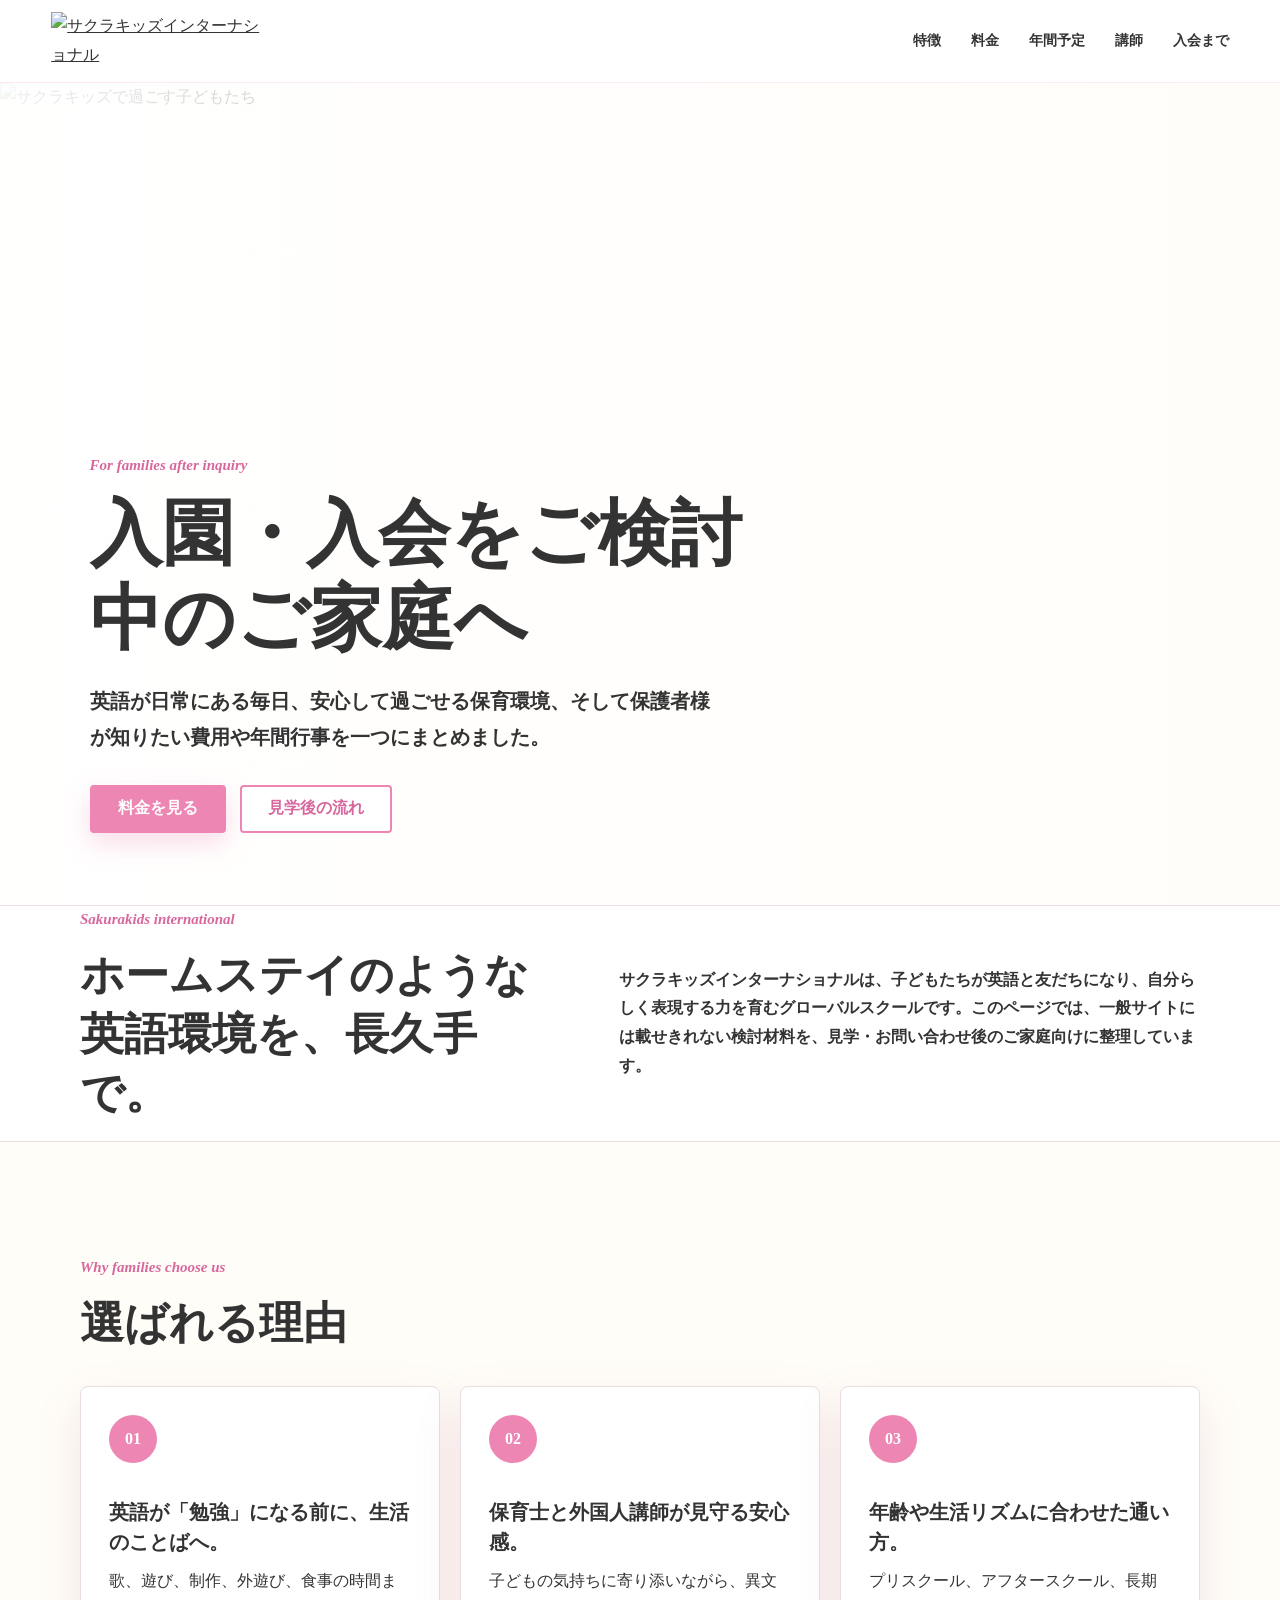
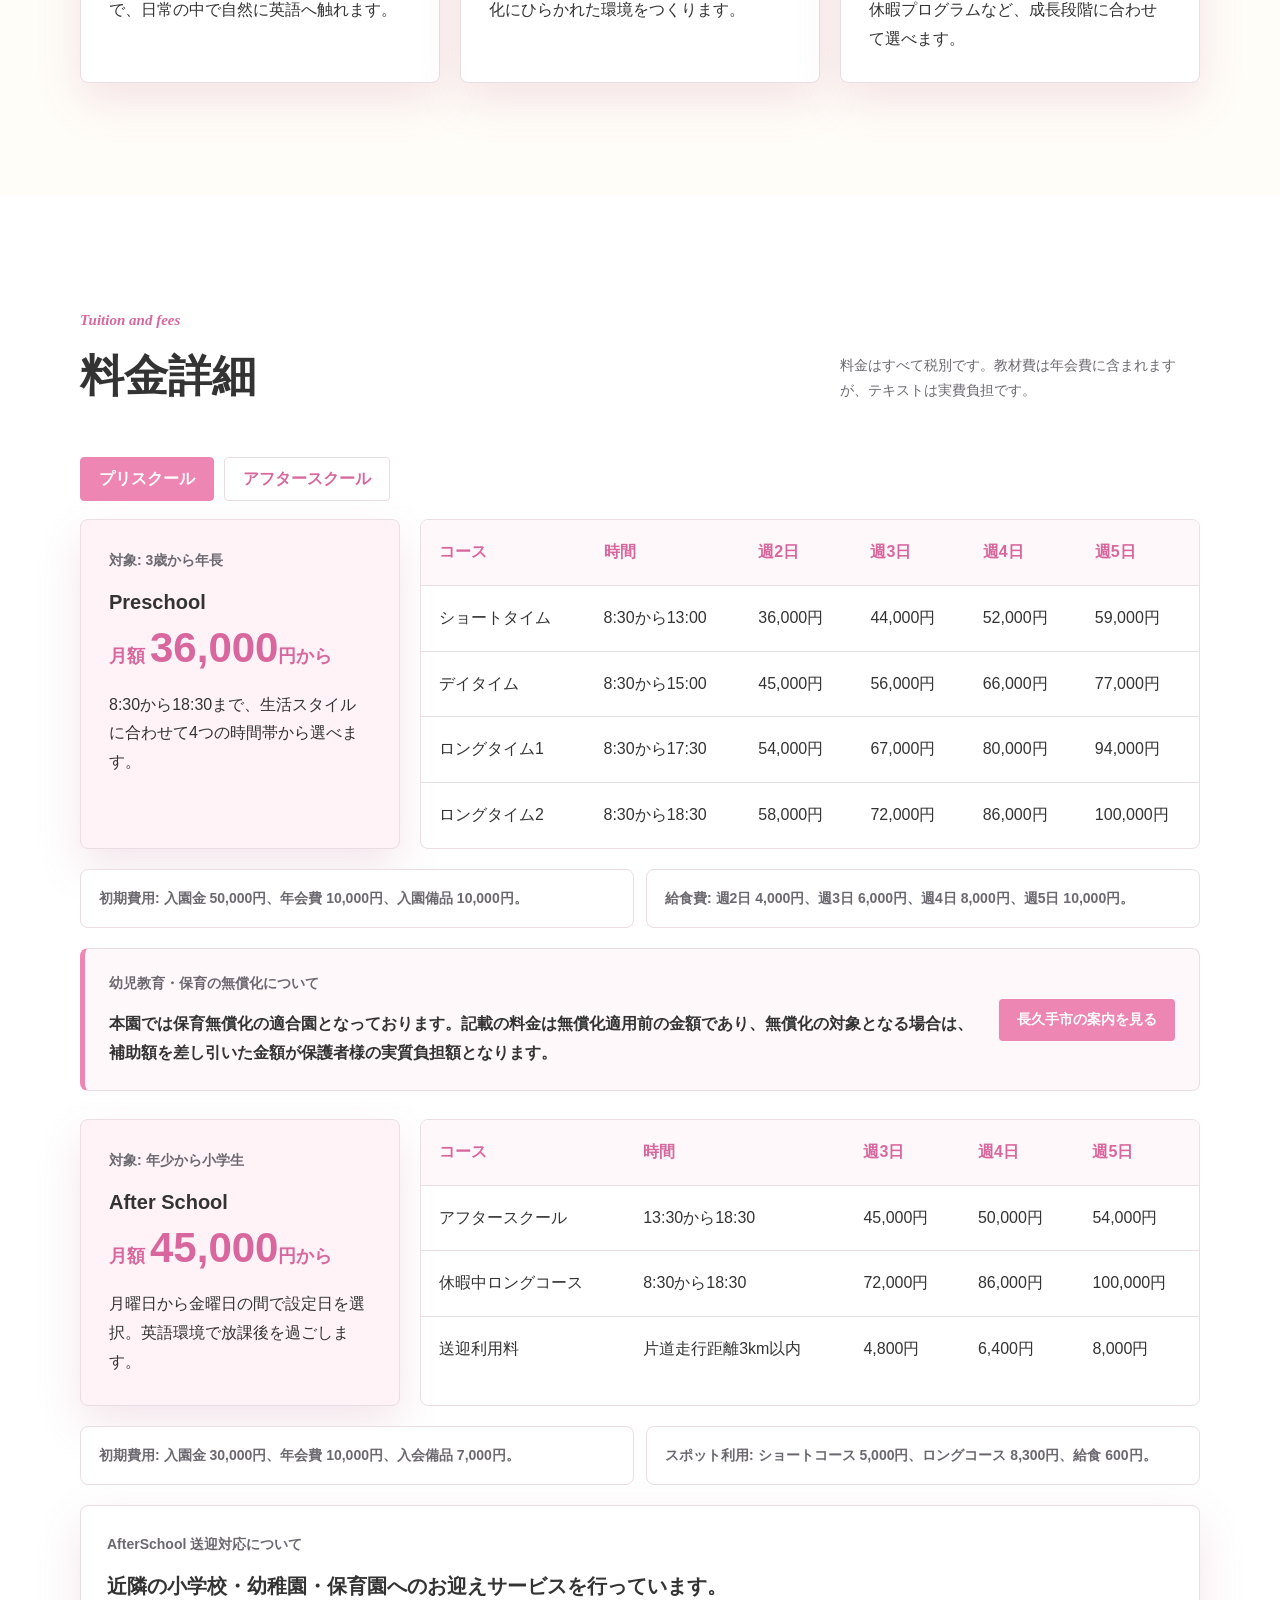
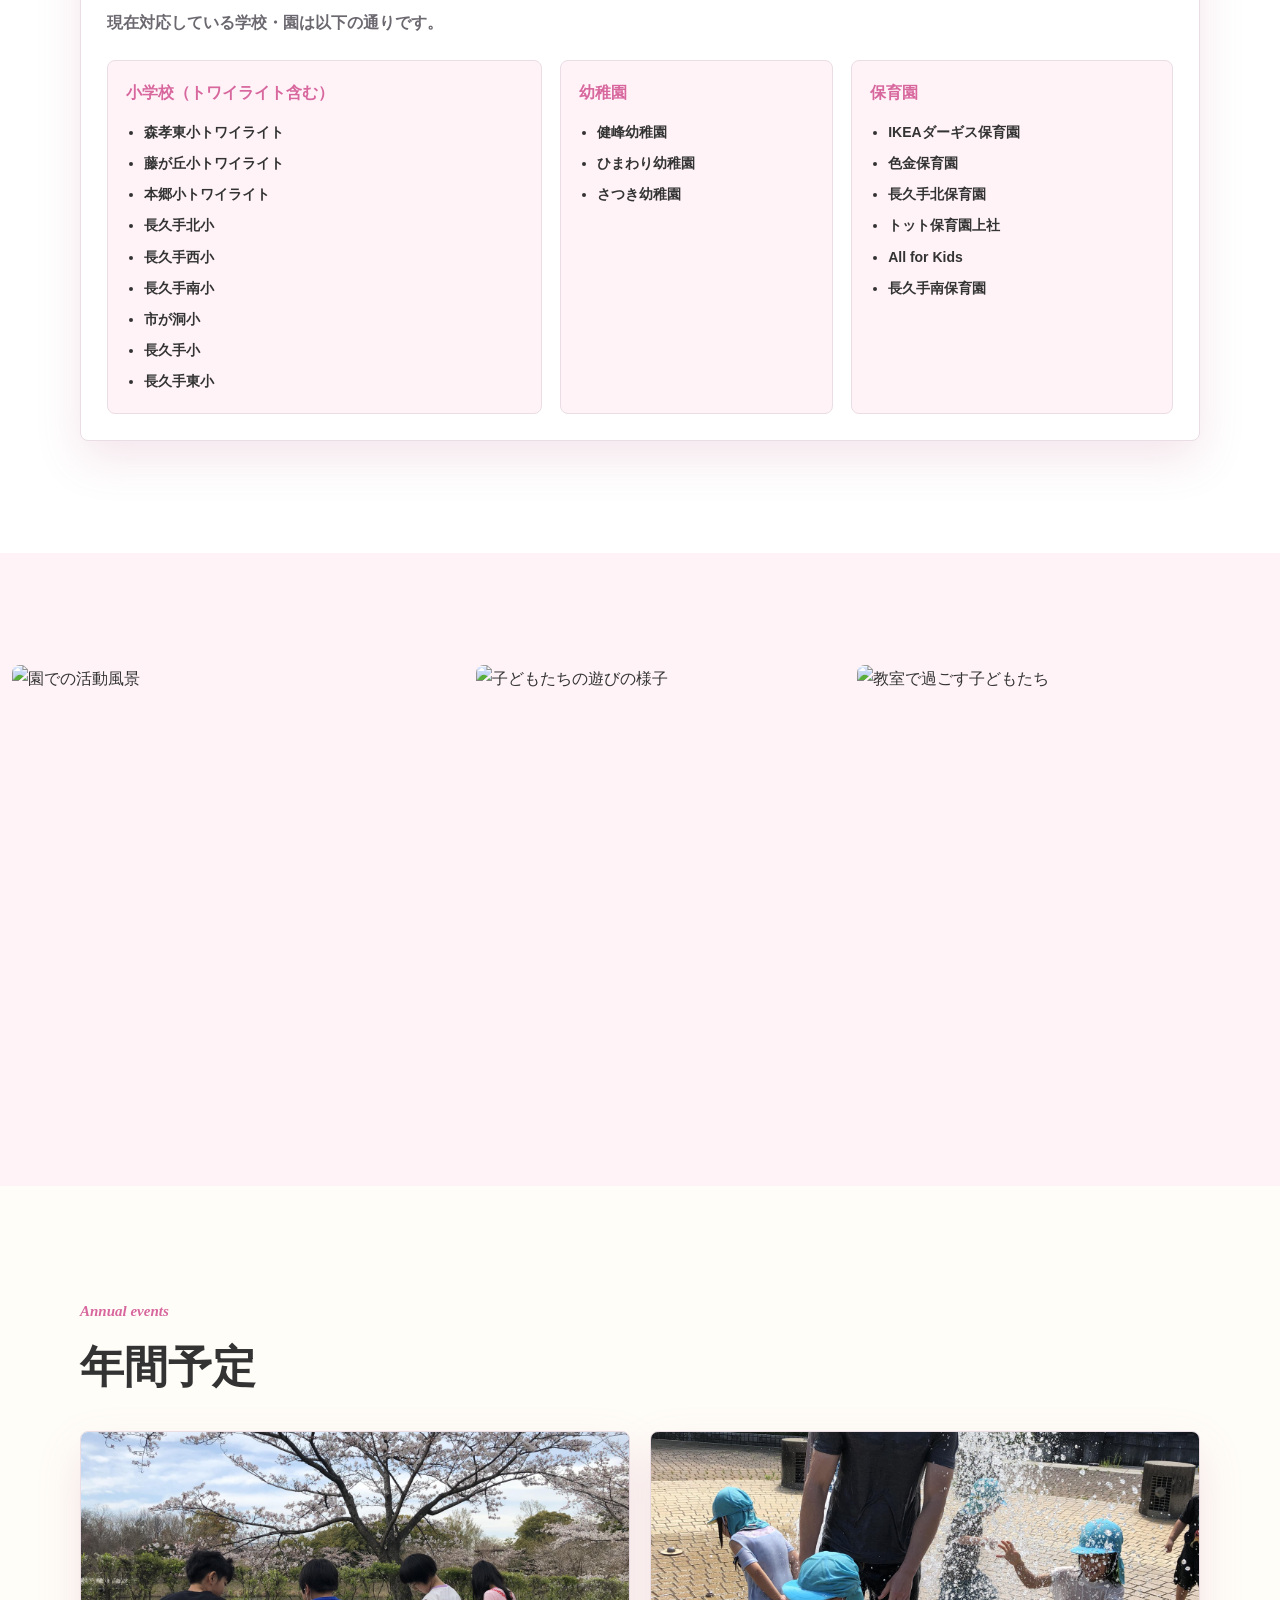
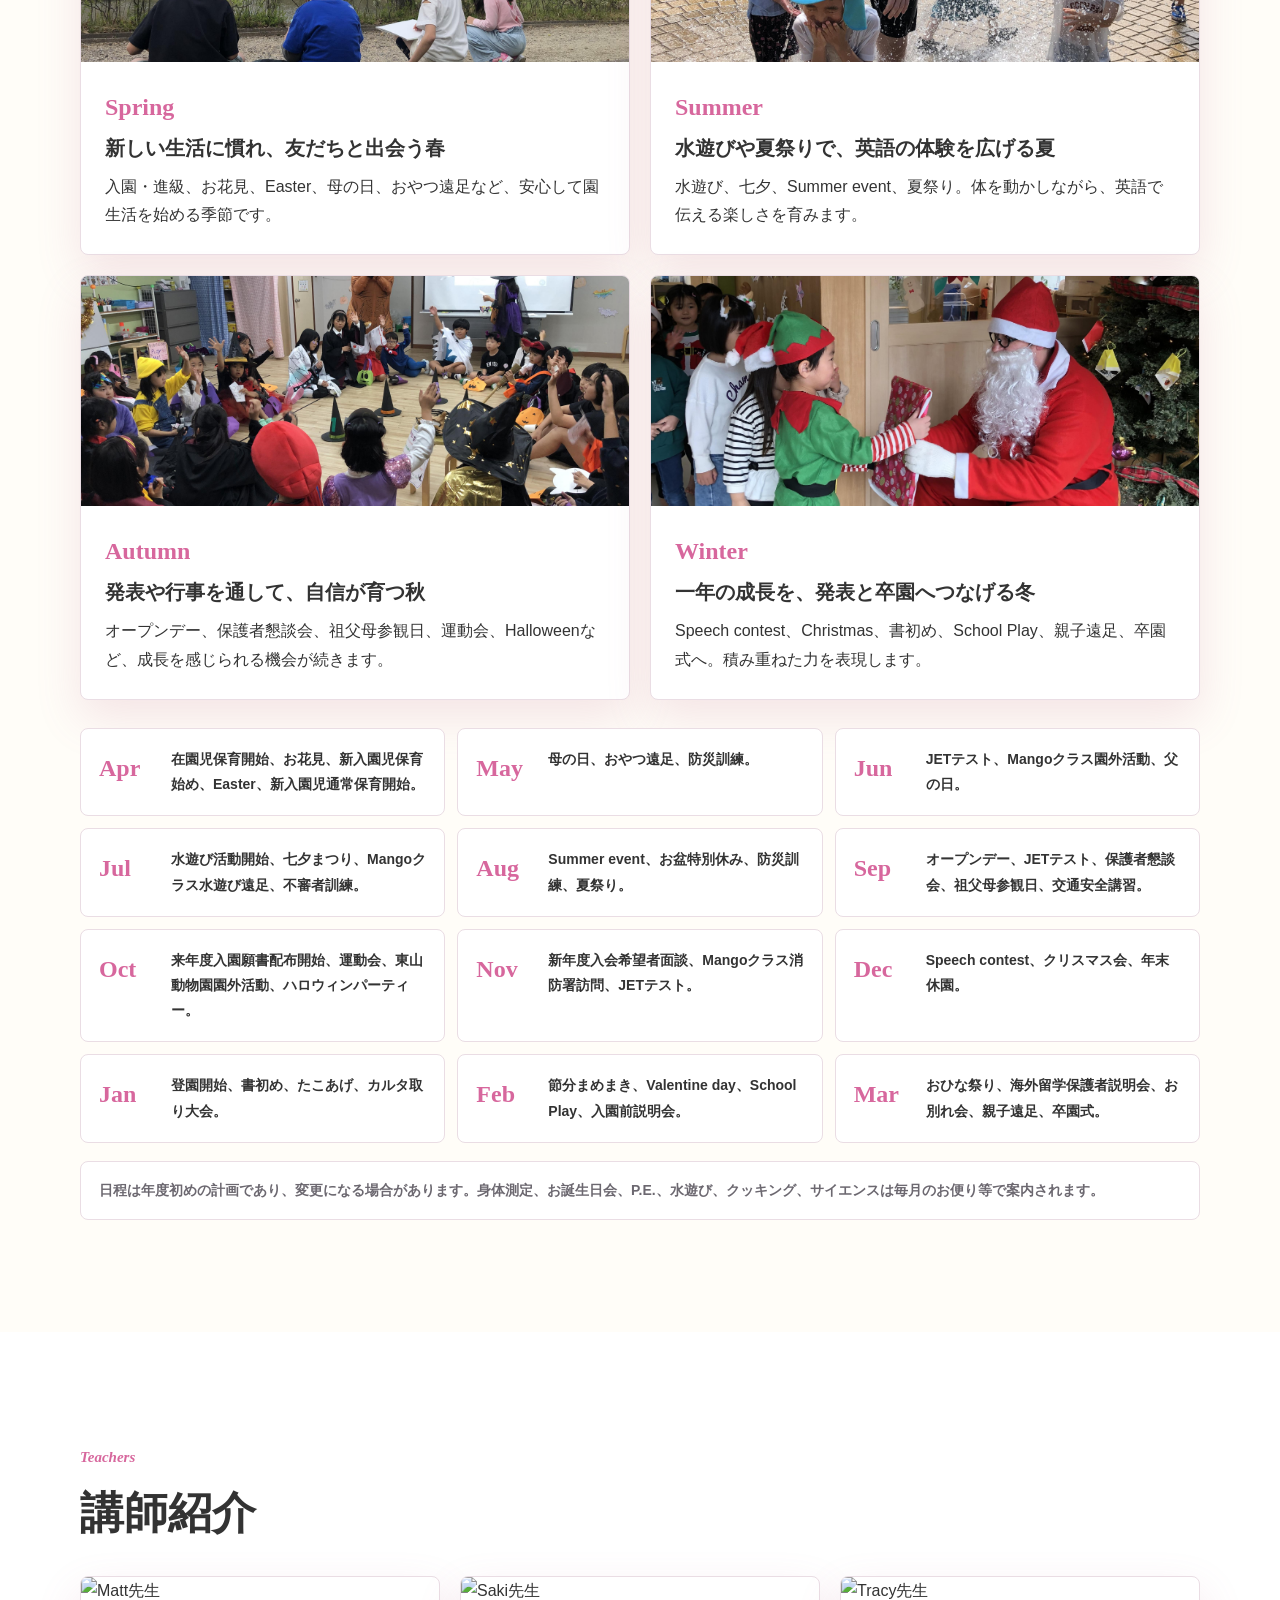
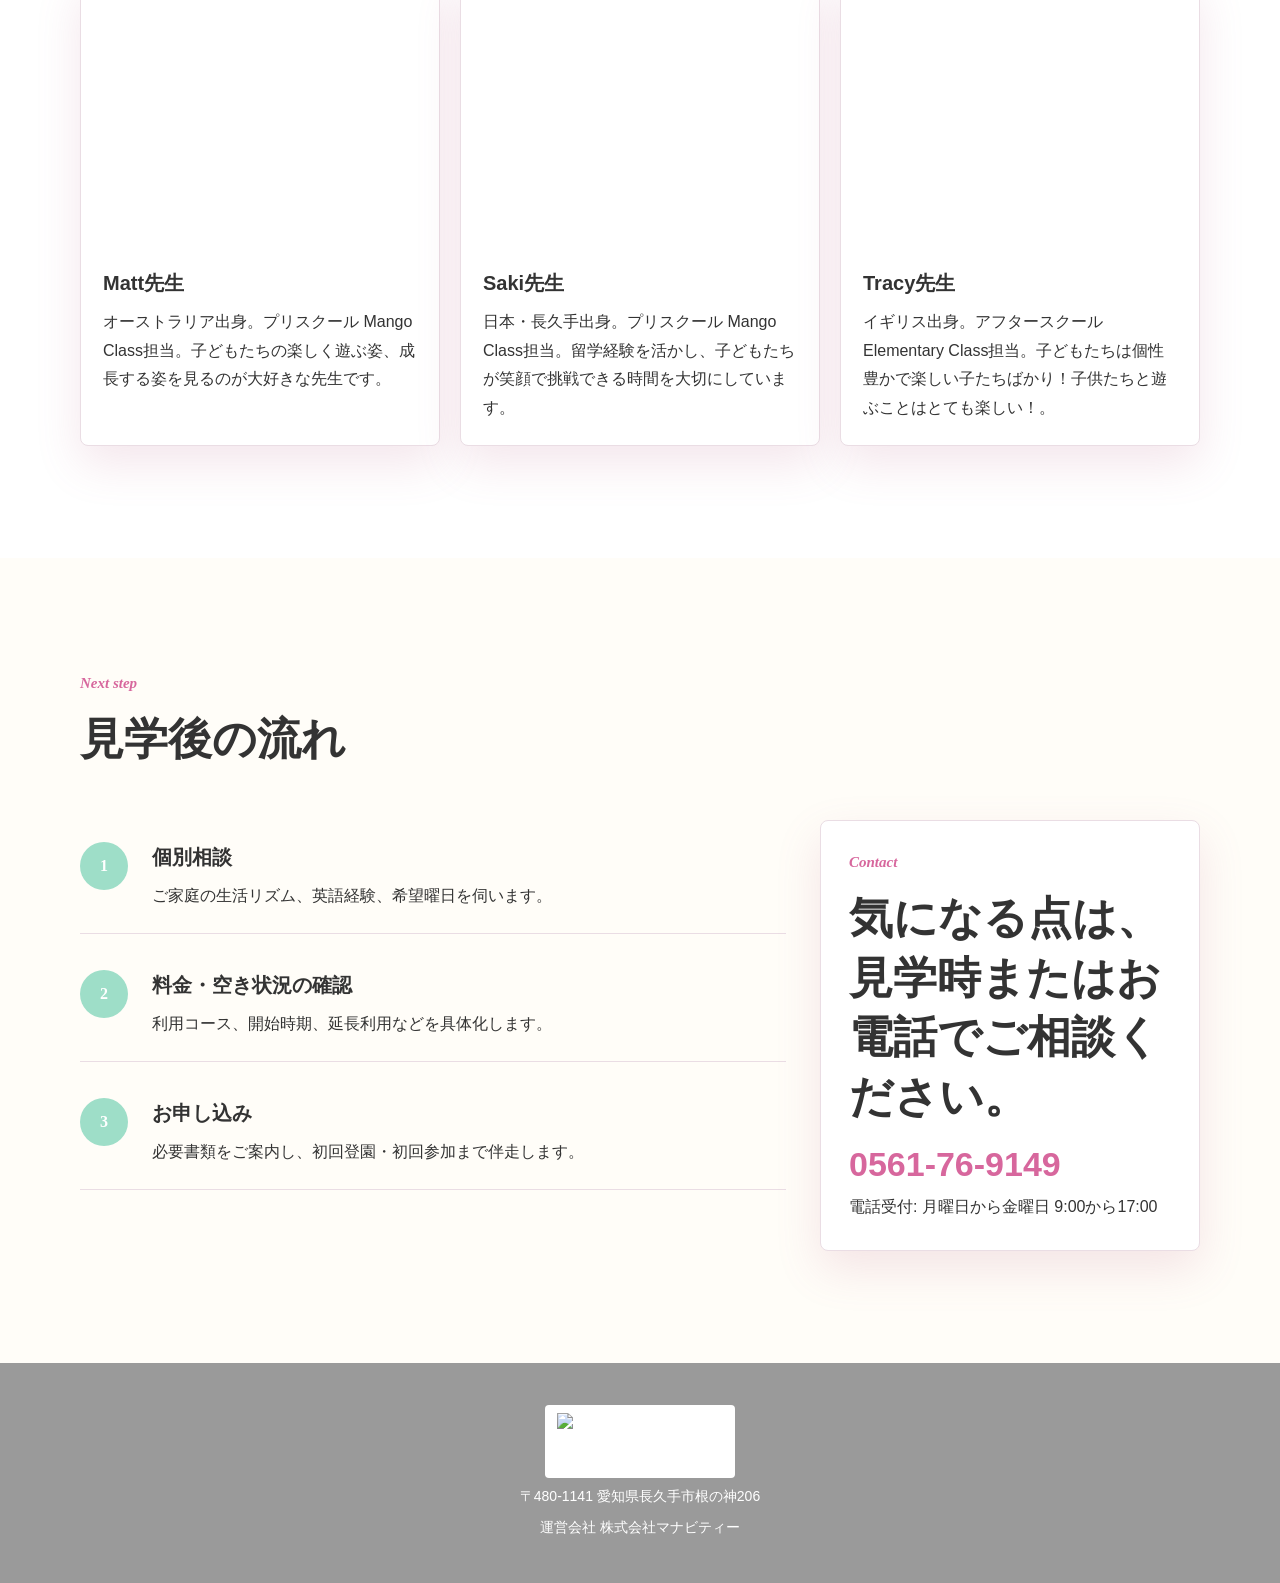
==== index.html @ be68e22e "first commit" ====
<!doctype html>
<html lang="ja">
<head>
  <meta charset="utf-8">
  <meta name="viewport" content="width=device-width, initial-scale=1">
  <title>サクラキッズインターナショナル | 入園・入会 詳細案内</title>
  <meta name="description" content="お問い合わせ後の保護者様向けに、サクラキッズインターナショナルの料金、年間予定、講師、生活の様子をまとめた詳細案内ページです。">
  <link rel="preconnect" href="https://sakurakids-int.jp">
  <link rel="stylesheet" href="styles.css">
</head>
<body>
  <header class="site-header">
    <a class="brand" href="#top" aria-label="ページ上部へ">
      <img src="https://sakurakids-int.jp/wp-content/uploads/2024/01/sakura-kids.png" alt="サクラキッズインターナショナル">
    </a>
    <nav class="nav" aria-label="主要メニュー">
      <a href="#features">特徴</a>
      <a href="#fees">料金</a>
      <a href="#year">年間予定</a>
      <a href="#teachers">講師</a>
      <a href="#flow">入会まで</a>
    </nav>
  </header>

  <main id="top">
    <section class="hero">
      <div class="hero__media">
        <img src="https://sakurakids-int.jp/wp-content/uploads/2024/01/926351-6351-00154-edited.jpg" alt="サクラキッズで過ごす子どもたち">
      </div>
      <div class="hero__content">
        <p class="eyebrow">For families after inquiry</p>
        <h1>入園・入会をご検討中のご家庭へ</h1>
        <p class="lead">英語が日常にある毎日、安心して過ごせる保育環境、そして保護者様が知りたい費用や年間行事を一つにまとめました。</p>
        <div class="hero__actions">
          <a class="button" href="#fees">料金を見る</a>
          <a class="button button--ghost" href="#flow">見学後の流れ</a>
        </div>
      </div>
    </section>

    <section class="intro band">
      <div class="container intro__grid">
        <div>
          <p class="section-kicker">Sakurakids international</p>
          <h2>ホームステイのような英語環境を、長久手で。</h2>
        </div>
        <p>サクラキッズインターナショナルは、子どもたちが英語と友だちになり、自分らしく表現する力を育むグローバルスクールです。このページでは、一般サイトには載せきれない検討材料を、見学・お問い合わせ後のご家庭向けに整理しています。</p>
      </div>
    </section>

    <section id="features" class="section">
      <div class="container">
        <div class="section-heading">
          <p class="section-kicker">Why families choose us</p>
          <h2>選ばれる理由</h2>
        </div>
        <div class="feature-grid">
          <article class="feature">
            <span>01</span>
            <h3>英語が「勉強」になる前に、生活のことばへ。</h3>
            <p>歌、遊び、制作、外遊び、食事の時間まで、日常の中で自然に英語へ触れます。</p>
          </article>
          <article class="feature">
            <span>02</span>
            <h3>保育士と外国人講師が見守る安心感。</h3>
            <p>子どもの気持ちに寄り添いながら、異文化にひらかれた環境をつくります。</p>
          </article>
          <article class="feature">
            <span>03</span>
            <h3>年齢や生活リズムに合わせた通い方。</h3>
            <p>プリスクール、アフタースクール、長期休暇プログラムなど、成長段階に合わせて選べます。</p>
          </article>
        </div>
      </div>
    </section>

    <section id="fees" class="section band">
      <div class="container">
        <div class="section-heading section-heading--split">
          <div>
            <p class="section-kicker">Tuition and fees</p>
            <h2>料金詳細</h2>
          </div>
          <p class="note">料金はすべて税別です。教材費は年会費に含まれますが、テキストは実費負担です。</p>
        </div>

        <div class="tabs" role="tablist" aria-label="料金コース">
          <button class="tab is-active" type="button" role="tab" aria-selected="true" data-tab="preschool">プリスクール</button>
          <button class="tab" type="button" role="tab" aria-selected="false" data-tab="after">アフタースクール</button>
        </div>

        <div class="fee-panel is-active" id="preschool" role="tabpanel">
          <div class="price-card price-card--main">
            <p class="course-label">対象: 3歳から年長</p>
            <h3>Preschool</h3>
            <p class="price">月額 <strong>36,000</strong>円から</p>
            <p>8:30から18:30まで、生活スタイルに合わせて4つの時間帯から選べます。</p>
          </div>
          <div class="table-wrap">
            <table>
              <thead><tr><th>コース</th><th>時間</th><th>週2日</th><th>週3日</th><th>週4日</th><th>週5日</th></tr></thead>
              <tbody>
                <tr><td>ショートタイム</td><td>8:30から13:00</td><td>36,000円</td><td>44,000円</td><td>52,000円</td><td>59,000円</td></tr>
                <tr><td>デイタイム</td><td>8:30から15:00</td><td>45,000円</td><td>56,000円</td><td>66,000円</td><td>77,000円</td></tr>
                <tr><td>ロングタイム1</td><td>8:30から17:30</td><td>54,000円</td><td>67,000円</td><td>80,000円</td><td>94,000円</td></tr>
                <tr><td>ロングタイム2</td><td>8:30から18:30</td><td>58,000円</td><td>72,000円</td><td>86,000円</td><td>100,000円</td></tr>
              </tbody>
            </table>
          </div>
          <div class="fee-notes">
            <p>初期費用: 入園金 50,000円、年会費 10,000円、入園備品 10,000円。</p>
            <p>給食費: 週2日 4,000円、週3日 6,000円、週4日 8,000円、週5日 10,000円。</p>
          </div>
          <div class="subsidy-note">
            <div>
              <p class="course-label">幼児教育・保育の無償化について</p>
              <p>本園では保育無償化の適合園となっております。記載の料金は無償化適用前の金額であり、無償化の対象となる場合は、補助額を差し引いた金額が保護者様の実質負担額となります。</p>
            </div>
            <a href="https://www.city.nagakute.lg.jp/soshiki/kodomobu/kodomomiraika/1/3/16575.html" target="_blank" rel="noopener">長久手市の案内を見る</a>
          </div>
        </div>

        <div class="fee-panel" id="after" role="tabpanel" hidden>
          <div class="price-card price-card--main">
            <p class="course-label">対象: 年少から小学生</p>
            <h3>After School</h3>
            <p class="price">月額 <strong>45,000</strong>円から</p>
            <p>月曜日から金曜日の間で設定日を選択。英語環境で放課後を過ごします。</p>
          </div>
          <div class="table-wrap">
            <table>
              <thead><tr><th>コース</th><th>時間</th><th>週3日</th><th>週4日</th><th>週5日</th></tr></thead>
              <tbody>
                <tr><td>アフタースクール</td><td>13:30から18:30</td><td>45,000円</td><td>50,000円</td><td>54,000円</td></tr>
                <tr><td>休暇中ロングコース</td><td>8:30から18:30</td><td>72,000円</td><td>86,000円</td><td>100,000円</td></tr>
                <tr><td>送迎利用料</td><td>片道走行距離3km以内</td><td>4,800円</td><td>6,400円</td><td>8,000円</td></tr>
              </tbody>
            </table>
          </div>
          <div class="fee-notes">
            <p>初期費用: 入園金 30,000円、年会費 10,000円、入会備品 7,000円。</p>
            <p>スポット利用: ショートコース 5,000円、ロングコース 8,300円、給食 600円。</p>
          </div>
          <div class="pickup-note">
            <div class="pickup-note__head">
              <p class="course-label">AfterSchool 送迎対応について</p>
              <h3>近隣の小学校・幼稚園・保育園へのお迎えサービスを行っています。</h3>
              <p>現在対応している学校・園は以下の通りです。</p>
            </div>
            <div class="pickup-groups">
              <div>
                <h4>小学校（トワイライト含む）</h4>
                <ul>
                  <li>森孝東小トワイライト</li>
                  <li>藤が丘小トワイライト</li>
                  <li>本郷小トワイライト</li>
                  <li>長久手北小</li>
                  <li>長久手西小</li>
                  <li>長久手南小</li>
                  <li>市が洞小</li>
                  <li>長久手小</li>
                  <li>長久手東小</li>
                </ul>
              </div>
              <div>
                <h4>幼稚園</h4>
                <ul>
                  <li>健峰幼稚園</li>
                  <li>ひまわり幼稚園</li>
                  <li>さつき幼稚園</li>
                </ul>
              </div>
              <div>
                <h4>保育園</h4>
                <ul>
                  <li>IKEAダーギス保育園</li>
                  <li>色金保育園</li>
                  <li>長久手北保育園</li>
                  <li>トット保育園上社</li>
                  <li>All for Kids</li>
                  <li>長久手南保育園</li>
                </ul>
              </div>
            </div>
          </div>
        </div>
      </div>
    </section>

    <section class="section photo-band">
      <img src="https://sakurakids-int.jp/wp-content/uploads/2024/01/0926-scaled.jpg" alt="園での活動風景">
      <img src="https://sakurakids-int.jp/wp-content/uploads/2024/01/940313-9577-00536.jpg" alt="子どもたちの遊びの様子">
      <img src="https://sakurakids-int.jp/wp-content/uploads/2024/02/0105-1024x683.png" alt="教室で過ごす子どもたち">
    </section>

    <section id="year" class="section">
      <div class="container">
        <div class="section-heading">
          <p class="section-kicker">Annual events</p>
          <h2>年間予定</h2>
        </div>
        <div class="season-grid">
          <article class="season-card">
            <img src="Spring.jpeg" alt="春の活動の様子">
            <div>
              <span>Spring</span>
              <h3>新しい生活に慣れ、友だちと出会う春</h3>
              <p>入園・進級、お花見、Easter、母の日、おやつ遠足など、安心して園生活を始める季節です。</p>
            </div>
          </article>
          <article class="season-card">
            <img src="Summer.jpeg" alt="夏の活動の様子">
            <div>
              <span>Summer</span>
              <h3>水遊びや夏祭りで、英語の体験を広げる夏</h3>
              <p>水遊び、七夕、Summer event、夏祭り。体を動かしながら、英語で伝える楽しさを育みます。</p>
            </div>
          </article>
          <article class="season-card">
            <img src="Autumn.jpeg" alt="秋の活動の様子">
            <div>
              <span>Autumn</span>
              <h3>発表や行事を通して、自信が育つ秋</h3>
              <p>オープンデー、保護者懇談会、祖父母参観日、運動会、Halloweenなど、成長を感じられる機会が続きます。</p>
            </div>
          </article>
          <article class="season-card">
            <img src="Winter.jpeg" alt="冬の活動の様子">
            <div>
              <span>Winter</span>
              <h3>一年の成長を、発表と卒園へつなげる冬</h3>
              <p>Speech contest、Christmas、書初め、School Play、親子遠足、卒園式へ。積み重ねた力を表現します。</p>
            </div>
          </article>
        </div>

        <div class="month-list" aria-label="月別年間予定">
          <article><span>Apr</span><p>在園児保育開始、お花見、新入園児保育始め、Easter、新入園児通常保育開始。</p></article>
          <article><span>May</span><p>母の日、おやつ遠足、防災訓練。</p></article>
          <article><span>Jun</span><p>JETテスト、Mangoクラス園外活動、父の日。</p></article>
          <article><span>Jul</span><p>水遊び活動開始、七夕まつり、Mangoクラス水遊び遠足、不審者訓練。</p></article>
          <article><span>Aug</span><p>Summer event、お盆特別休み、防災訓練、夏祭り。</p></article>
          <article><span>Sep</span><p>オープンデー、JETテスト、保護者懇談会、祖父母参観日、交通安全講習。</p></article>
          <article><span>Oct</span><p>来年度入園願書配布開始、運動会、東山動物園園外活動、ハロウィンパーティー。</p></article>
          <article><span>Nov</span><p>新年度入会希望者面談、Mangoクラス消防署訪問、JETテスト。</p></article>
          <article><span>Dec</span><p>Speech contest、クリスマス会、年末休園。</p></article>
          <article><span>Jan</span><p>登園開始、書初め、たこあげ、カルタ取り大会。</p></article>
          <article><span>Feb</span><p>節分まめまき、Valentine day、School Play、入園前説明会。</p></article>
          <article><span>Mar</span><p>おひな祭り、海外留学保護者説明会、お別れ会、親子遠足、卒園式。</p></article>
        </div>
        <p class="schedule-note">日程は年度初めの計画であり、変更になる場合があります。身体測定、お誕生日会、P.E.、水遊び、クッキング、サイエンスは毎月のお便り等で案内されます。</p>
      </div>
    </section>

    <section id="teachers" class="section band">
      <div class="container">
        <div class="section-heading">
          <p class="section-kicker">Teachers</p>
          <h2>講師紹介</h2>
        </div>
        <div class="teachers">
          <article class="teacher">
            <img src="https://sakurakids-int.jp/wp-content/uploads/2024/02/Matt先生-1024x683.png" alt="Matt先生">
            <div><h3>Matt先生</h3><p>オーストラリア出身。プリスクール Mango Class担当。子どもたちの楽しく遊ぶ姿、成長する姿を見るのが大好きな先生です。</p></div>
          </article>
          <article class="teacher">
            <img src="https://sakurakids-int.jp/wp-content/uploads/2024/02/saki先生-1024x683.png" alt="Saki先生">
            <div><h3>Saki先生</h3><p>日本・長久手出身。プリスクール Mango Class担当。留学経験を活かし、子どもたちが笑顔で挑戦できる時間を大切にしています。</p></div>
          </article>
          <article class="teacher">
            <img src="https://sakurakids-int.jp/wp-content/uploads/2024/02/Tracy先生-1024x683.png" alt="Tracy先生">
            <div><h3>Tracy先生</h3><p>イギリス出身。アフタースクール Elementary Class担当。子どもたちは個性豊かで楽しい子たちばかり！子供たちと遊ぶことはとても楽しい！。</p></div>
          </article>
        </div>
      </div>
    </section>

    <section id="flow" class="section">
      <div class="container flow">
        <div class="section-heading">
          <p class="section-kicker">Next step</p>
          <h2>見学後の流れ</h2>
        </div>
        <ol class="steps">
          <li><span>1</span><div><h3>個別相談</h3><p>ご家庭の生活リズム、英語経験、希望曜日を伺います。</p></div></li>
          <li><span>2</span><div><h3>料金・空き状況の確認</h3><p>利用コース、開始時期、延長利用などを具体化します。</p></div></li>
          <li><span>3</span><div><h3>お申し込み</h3><p>必要書類をご案内し、初回登園・初回参加まで伴走します。</p></div></li>
        </ol>
        <div class="contact-box">
          <p class="section-kicker">Contact</p>
          <h2>気になる点は、見学時またはお電話でご相談ください。</h2>
          <p class="phone">0561-76-9149</p>
          <p>電話受付: 月曜日から金曜日 9:00から17:00</p>
        </div>
      </div>
    </section>
  </main>

  <footer class="footer">
    <img src="https://sakurakids-int.jp/wp-content/uploads/2024/01/sakura-kids.png" alt="サクラキッズインターナショナル">
    <p>〒480-1141 愛知県長久手市根の神206</p>
    <p>運営会社 株式会社マナビティー</p>
  </footer>

  <script src="script.js"></script>
</body>
</html>
---- styles.css ----
:root {
  --pink: #ee86b4;
  --pink-dark: #d7679d;
  --pink-soft: #fff3f8;
  --mint: #9edec8;
  --yellow: #ffe59a;
  --ink: #333333;
  --muted: #6c6870;
  --line: #eadde4;
  --paper: #ffffff;
  --cream: #fffdf8;
  --shadow: 0 18px 45px rgba(184, 99, 139, 0.16);
}

* {
  box-sizing: border-box;
}

html {
  scroll-behavior: smooth;
}

body {
  margin: 0;
  color: var(--ink);
  background: var(--cream);
  font-family: "Yu Gothic", YuGothic, "Hiragino Kaku Gothic ProN", Meiryo, sans-serif;
  line-height: 1.8;
}

img {
  display: block;
  max-width: 100%;
}

a {
  color: inherit;
}

.site-header {
  position: sticky;
  top: 0;
  z-index: 20;
  display: flex;
  align-items: center;
  justify-content: space-between;
  gap: 24px;
  min-height: 78px;
  padding: 12px clamp(18px, 4vw, 54px);
  background: rgba(255, 255, 255, 0.94);
  border-bottom: 1px solid rgba(238, 134, 180, 0.18);
  backdrop-filter: blur(12px);
}

.brand img {
  width: 210px;
}

.nav {
  display: flex;
  align-items: center;
  gap: clamp(14px, 2.4vw, 30px);
  font-size: 14px;
  font-weight: 700;
}

.nav a {
  position: relative;
  text-decoration: none;
}

.nav a::after {
  position: absolute;
  right: 0;
  bottom: -8px;
  left: 0;
  height: 2px;
  content: "";
  background: var(--pink);
  transform: scaleX(0);
  transform-origin: center;
  transition: transform 180ms ease;
}

.nav a:hover::after {
  transform: scaleX(1);
}

.hero {
  position: relative;
  display: grid;
  min-height: calc(100vh - 78px);
  grid-template-columns: minmax(0, 1fr);
  align-items: end;
  isolation: isolate;
}

.hero__media {
  position: absolute;
  inset: 0;
  z-index: -2;
}

.hero__media img {
  width: 100%;
  height: 100%;
  object-fit: cover;
}

.hero::after {
  position: absolute;
  inset: 0;
  z-index: -1;
  content: "";
  background: linear-gradient(90deg, rgba(255, 255, 255, 0.92), rgba(255, 255, 255, 0.62) 48%, rgba(255, 255, 255, 0.18));
}

.hero__content {
  width: min(760px, calc(100% - 36px));
  margin: 0 auto 8vh clamp(18px, 7vw, 92px);
  padding-top: 18vh;
}

.eyebrow,
.section-kicker {
  margin: 0 0 12px;
  color: var(--pink-dark);
  font-family: Georgia, "Times New Roman", serif;
  font-size: 15px;
  font-style: italic;
  font-weight: 700;
}

h1,
h2,
h3,
p {
  margin-top: 0;
}

h1 {
  max-width: 720px;
  margin-bottom: 22px;
  font-size: clamp(38px, 6vw, 72px);
  line-height: 1.18;
}

h2 {
  margin-bottom: 18px;
  font-size: clamp(28px, 3.5vw, 44px);
  line-height: 1.35;
}

h3 {
  margin-bottom: 10px;
  font-size: 20px;
  line-height: 1.5;
}

.lead {
  max-width: 620px;
  font-size: clamp(17px, 2vw, 20px);
  font-weight: 700;
}

.hero__actions {
  display: flex;
  flex-wrap: wrap;
  gap: 14px;
  margin-top: 30px;
}

.button {
  display: inline-flex;
  align-items: center;
  justify-content: center;
  min-height: 48px;
  padding: 0 26px;
  color: #fff;
  background: var(--pink);
  border: 2px solid var(--pink);
  border-radius: 4px;
  font-weight: 700;
  text-decoration: none;
  box-shadow: 0 10px 24px rgba(238, 134, 180, 0.28);
}

.button--ghost {
  color: var(--pink-dark);
  background: #fff;
  box-shadow: none;
}

.section {
  padding: clamp(64px, 9vw, 112px) 0;
}

.band {
  background: #fff;
}

.container {
  width: min(1120px, calc(100% - 36px));
  margin: 0 auto;
}

.intro {
  border-top: 1px solid var(--line);
  border-bottom: 1px solid var(--line);
}

.intro__grid {
  display: grid;
  grid-template-columns: minmax(0, 0.9fr) minmax(0, 1.1fr);
  gap: clamp(28px, 5vw, 70px);
  align-items: center;
}

.intro__grid p:last-child {
  margin: 0;
  font-weight: 700;
}

.section-heading {
  max-width: 720px;
  margin-bottom: 34px;
}

.section-heading--split {
  display: flex;
  max-width: none;
  align-items: end;
  justify-content: space-between;
  gap: 24px;
}

.note {
  max-width: 360px;
  margin-bottom: 20px;
  color: var(--muted);
  font-size: 14px;
}

.feature-grid {
  display: grid;
  grid-template-columns: repeat(3, minmax(0, 1fr));
  gap: 20px;
}

.feature,
.price-card,
.teacher,
.calendar article,
.contact-box {
  background: var(--paper);
  border: 1px solid var(--line);
  border-radius: 8px;
  box-shadow: var(--shadow);
}

.feature {
  min-height: 280px;
  padding: 28px;
}

.feature span {
  display: inline-flex;
  align-items: center;
  justify-content: center;
  width: 48px;
  height: 48px;
  margin-bottom: 34px;
  color: #fff;
  background: var(--pink);
  border-radius: 50%;
  font-family: Georgia, "Times New Roman", serif;
  font-weight: 700;
}

.tabs {
  display: flex;
  flex-wrap: wrap;
  gap: 10px;
  margin-bottom: 18px;
}

.tab {
  min-height: 44px;
  padding: 0 18px;
  color: var(--pink-dark);
  background: #fff;
  border: 1px solid var(--line);
  border-radius: 4px;
  font: inherit;
  font-weight: 700;
  cursor: pointer;
}

.tab.is-active {
  color: #fff;
  background: var(--pink);
  border-color: var(--pink);
}

.fee-panel {
  display: grid;
  grid-template-columns: 320px minmax(0, 1fr);
  gap: 20px;
  align-items: stretch;
}

.fee-notes {
  display: grid;
  grid-column: 1 / -1;
  grid-template-columns: repeat(2, minmax(0, 1fr));
  gap: 12px;
}

.fee-notes p,
.schedule-note {
  margin: 0;
  padding: 16px 18px;
  color: var(--muted);
  background: #fff;
  border: 1px solid var(--line);
  border-radius: 8px;
  font-size: 14px;
  font-weight: 700;
}

.subsidy-note {
  display: flex;
  grid-column: 1 / -1;
  align-items: center;
  justify-content: space-between;
  gap: 20px;
  margin-bottom: 28px;
  padding: 22px 24px;
  background: #fff8fb;
  border: 1px solid var(--line);
  border-left: 5px solid var(--pink);
  border-radius: 8px;
}

.subsidy-note p:last-child {
  margin-bottom: 0;
  font-weight: 700;
}

.subsidy-note a {
  flex: 0 0 auto;
  display: inline-flex;
  align-items: center;
  justify-content: center;
  min-height: 42px;
  padding: 0 18px;
  color: #fff;
  background: var(--pink);
  border-radius: 4px;
  font-size: 14px;
  font-weight: 700;
  text-decoration: none;
}

.pickup-note {
  grid-column: 1 / -1;
  padding: 26px;
  background: #fff;
  border: 1px solid var(--line);
  border-radius: 8px;
  box-shadow: var(--shadow);
}

.pickup-note__head {
  margin-bottom: 22px;
}

.pickup-note__head h3 {
  margin-bottom: 8px;
}

.pickup-note__head p:last-child {
  margin-bottom: 0;
  color: var(--muted);
  font-weight: 700;
}

.pickup-groups {
  display: grid;
  grid-template-columns: 1.35fr 0.85fr 1fr;
  gap: 18px;
}

.pickup-groups div {
  padding: 18px;
  background: var(--pink-soft);
  border: 1px solid var(--line);
  border-radius: 8px;
}

.pickup-groups h4 {
  margin: 0 0 12px;
  color: var(--pink-dark);
  font-size: 16px;
}

.pickup-groups ul {
  display: grid;
  gap: 6px;
  margin: 0;
  padding-left: 18px;
}

.pickup-groups li {
  font-size: 14px;
  font-weight: 700;
}

.price-card {
  padding: 28px;
}

.price-card--main {
  background: var(--pink-soft);
}

.course-label {
  color: var(--muted);
  font-size: 14px;
  font-weight: 700;
}

.price {
  color: var(--pink-dark);
  font-size: 18px;
  font-weight: 700;
}

.price strong {
  font-size: 42px;
  line-height: 1;
}

.table-wrap {
  overflow-x: auto;
  background: #fff;
  border: 1px solid var(--line);
  border-radius: 8px;
}

table {
  width: 100%;
  min-width: 620px;
  border-collapse: collapse;
}

th,
td {
  padding: 18px;
  border-bottom: 1px solid var(--line);
  text-align: left;
  vertical-align: top;
}

th {
  color: var(--pink-dark);
  background: #fff8fb;
}

tr:last-child td {
  border-bottom: 0;
}

.photo-band {
  display: grid;
  grid-template-columns: 1.1fr 0.9fr 1fr;
  gap: 12px;
  padding-right: 12px;
  padding-left: 12px;
  background: var(--pink-soft);
}

.photo-band img {
  width: 100%;
  height: clamp(220px, 32vw, 430px);
  object-fit: cover;
  border-radius: 8px;
}

.calendar {
  display: grid;
  grid-template-columns: repeat(3, minmax(0, 1fr));
  gap: 18px;
}

.calendar article {
  padding: 24px;
  box-shadow: none;
}

.calendar span {
  color: var(--pink-dark);
  font-family: Georgia, "Times New Roman", serif;
  font-size: 24px;
  font-weight: 700;
}

.season-grid {
  display: grid;
  grid-template-columns: repeat(2, minmax(0, 1fr));
  gap: 20px;
  margin-bottom: 28px;
}

.season-card {
  overflow: hidden;
  background: #fff;
  border: 1px solid var(--line);
  border-radius: 8px;
  box-shadow: var(--shadow);
}

.season-card img {
  width: 100%;
  height: 230px;
  object-fit: cover;
}

.season-card div {
  padding: 24px;
}

.season-card span,
.month-list span {
  color: var(--pink-dark);
  font-family: Georgia, "Times New Roman", serif;
  font-size: 24px;
  font-weight: 700;
}

.season-card h3 {
  margin-top: 4px;
}

.season-card p {
  margin-bottom: 0;
}

.month-list {
  display: grid;
  grid-template-columns: repeat(3, minmax(0, 1fr));
  gap: 12px;
}

.month-list article {
  display: grid;
  grid-template-columns: 58px minmax(0, 1fr);
  gap: 14px;
  align-items: start;
  padding: 18px;
  background: #fff;
  border: 1px solid var(--line);
  border-radius: 8px;
}

.month-list p {
  margin-bottom: 0;
  font-size: 14px;
  font-weight: 700;
}

.schedule-note {
  margin-top: 18px;
}

.teachers {
  display: grid;
  grid-template-columns: repeat(3, minmax(0, 1fr));
  gap: 20px;
}

.teacher {
  overflow: hidden;
}

.teacher img {
  width: 100%;
  aspect-ratio: 4 / 3;
  object-fit: cover;
}

.teacher div {
  padding: 22px;
}

.flow {
  display: grid;
  grid-template-columns: minmax(0, 1fr) 380px;
  gap: 34px;
  align-items: start;
}

.flow .section-heading {
  grid-column: 1 / -1;
  margin-bottom: 0;
}

.steps {
  display: grid;
  gap: 14px;
  margin: 0;
  padding: 0;
  list-style: none;
}

.steps li {
  display: grid;
  grid-template-columns: 54px minmax(0, 1fr);
  gap: 18px;
  padding: 22px 0;
  border-bottom: 1px solid var(--line);
}

.steps span {
  display: inline-flex;
  align-items: center;
  justify-content: center;
  width: 48px;
  height: 48px;
  color: #fff;
  background: var(--mint);
  border-radius: 50%;
  font-family: Georgia, "Times New Roman", serif;
  font-weight: 700;
}

.steps p,
.feature p,
.teacher p,
.calendar p,
.price-card p:last-child,
.contact-box p:last-child {
  margin-bottom: 0;
}

.contact-box {
  padding: 28px;
  background: #fff;
}

.phone {
  margin-bottom: 8px;
  color: var(--pink-dark);
  font-size: 34px;
  font-weight: 800;
  line-height: 1.2;
}

.footer {
  display: grid;
  justify-items: center;
  gap: 6px;
  padding: 42px 18px;
  color: #fff;
  background: #9a9a9a;
  text-align: center;
}

.footer img {
  width: 190px;
  padding: 8px 12px;
  background: #fff;
  border-radius: 4px;
}

.footer p {
  margin-bottom: 0;
  font-size: 14px;
}

@media (max-width: 900px) {
  .site-header {
    position: static;
    align-items: flex-start;
    flex-direction: column;
  }

  .nav {
    width: 100%;
    overflow-x: auto;
    padding-bottom: 6px;
    white-space: nowrap;
  }

  .hero {
    min-height: 720px;
  }

  .hero::after {
    background: linear-gradient(180deg, rgba(255, 255, 255, 0.88), rgba(255, 255, 255, 0.64));
  }

  .hero__content {
    margin: 0 auto 42px;
  }

  .intro__grid,
  .fee-panel,
  .fee-notes,
  .flow {
    grid-template-columns: 1fr;
  }

  .subsidy-note {
    align-items: stretch;
    flex-direction: column;
  }

  .subsidy-note a {
    width: 100%;
  }

  .pickup-groups {
    grid-template-columns: 1fr;
  }

  .feature-grid,
  .calendar,
  .season-grid,
  .month-list,
  .teachers,
  .photo-band {
    grid-template-columns: 1fr;
  }

  .section-heading--split {
    display: block;
  }
}

@media (max-width: 560px) {
  .brand img {
    width: 180px;
  }

  .hero {
    min-height: 660px;
  }

  .button {
    width: 100%;
  }

  .feature {
    min-height: auto;
  }

  .phone {
    font-size: 28px;
  }
}
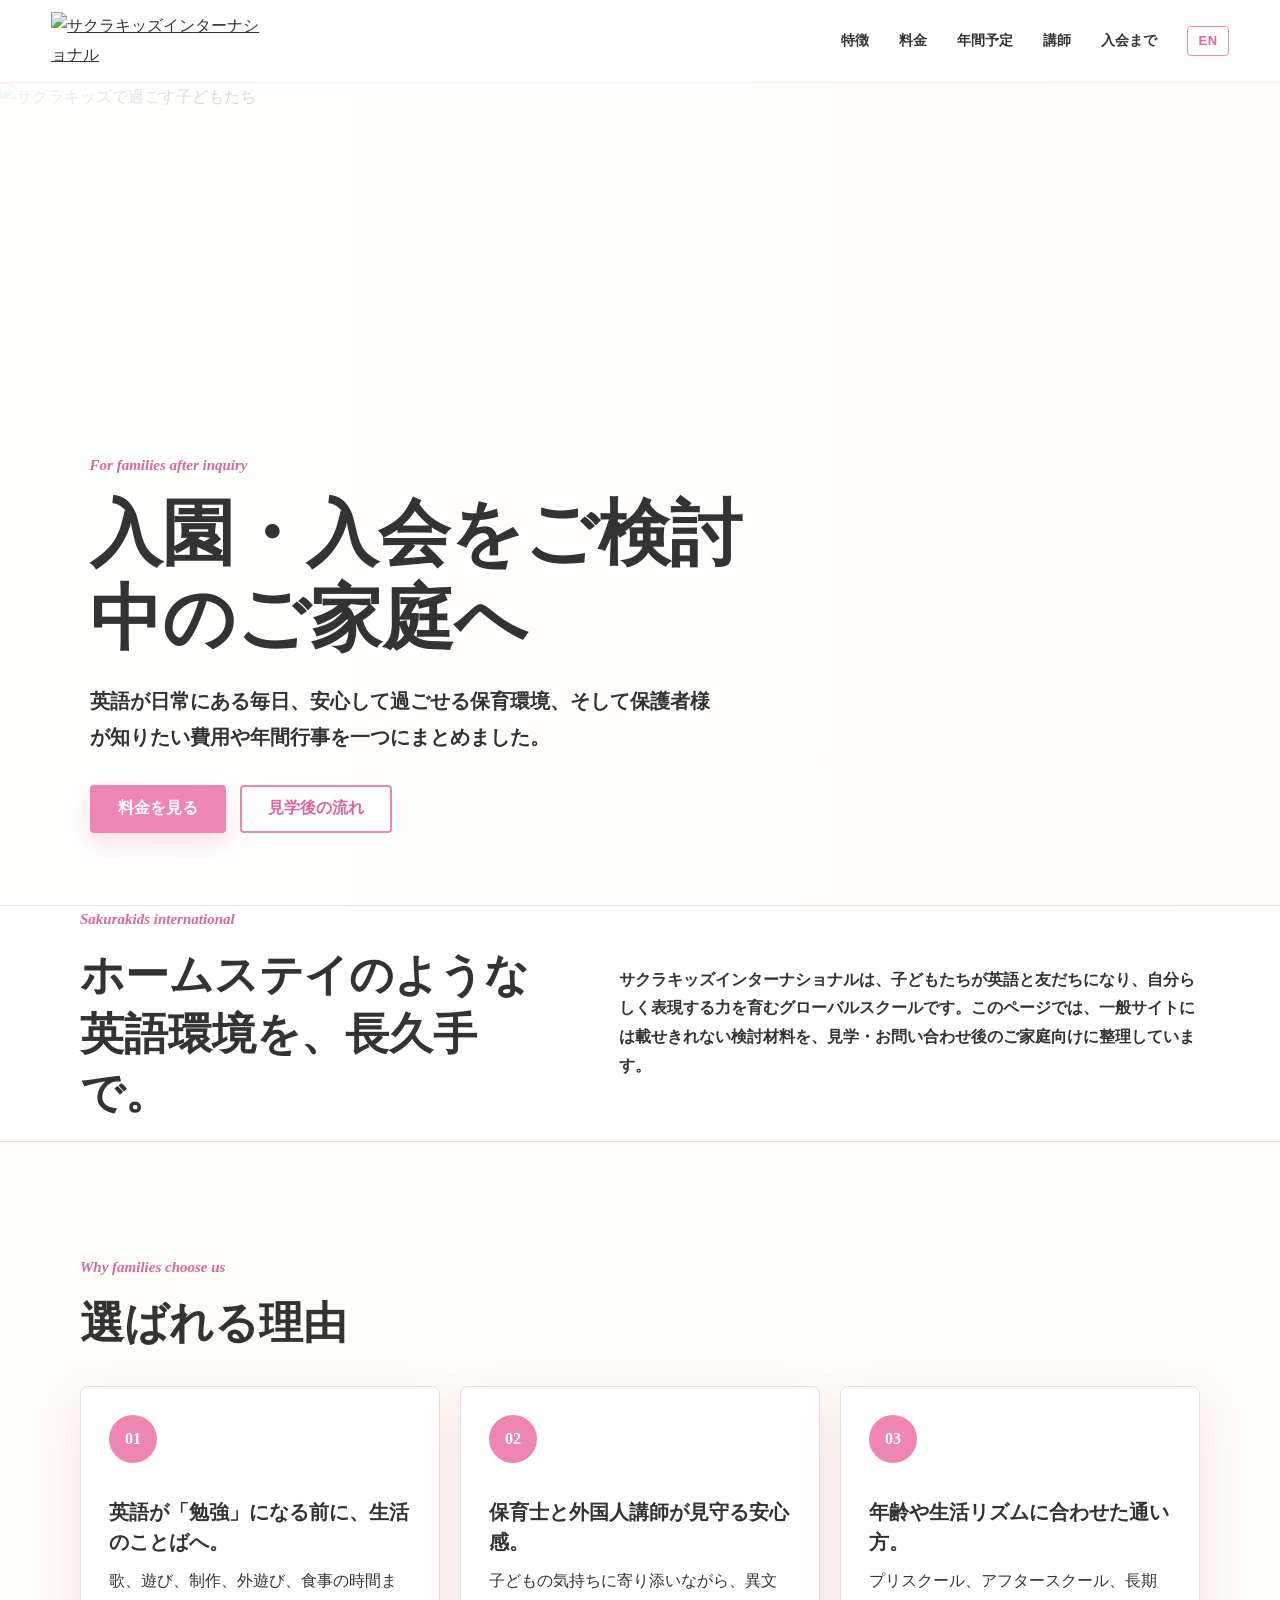
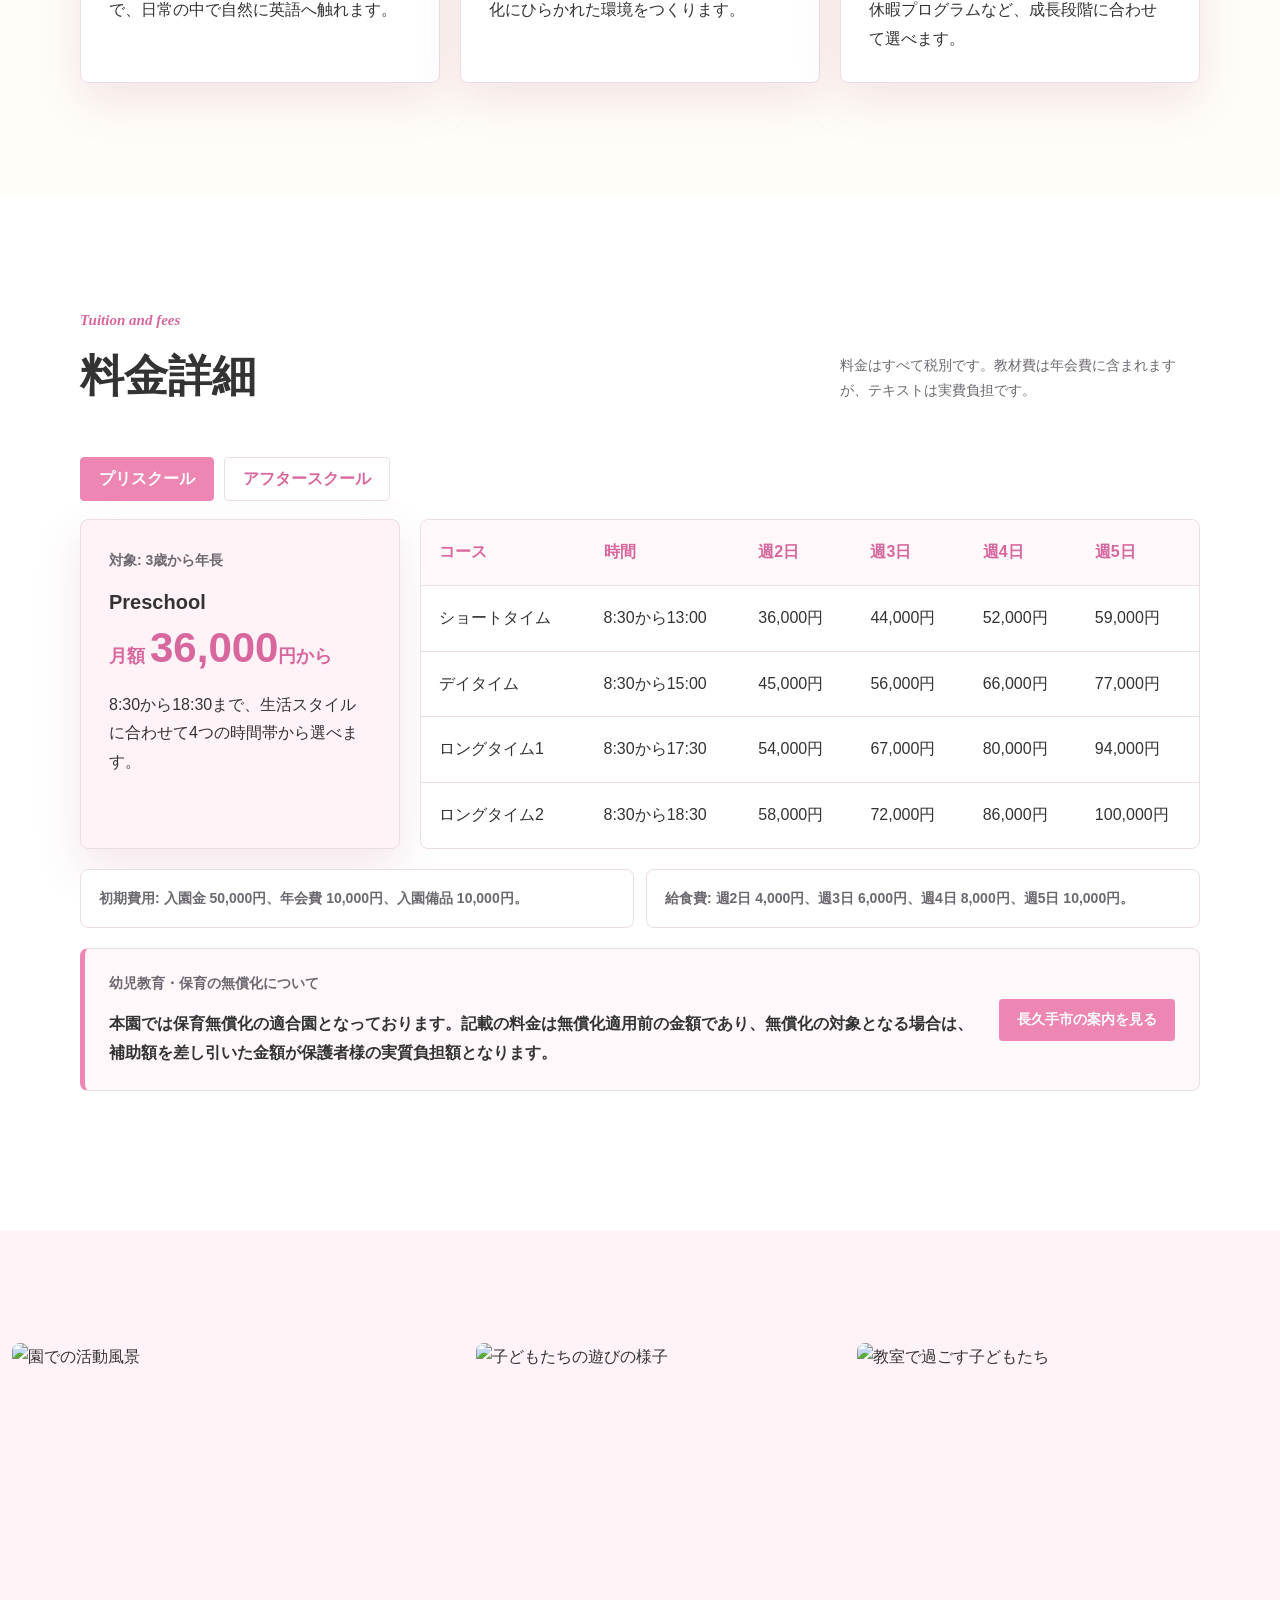
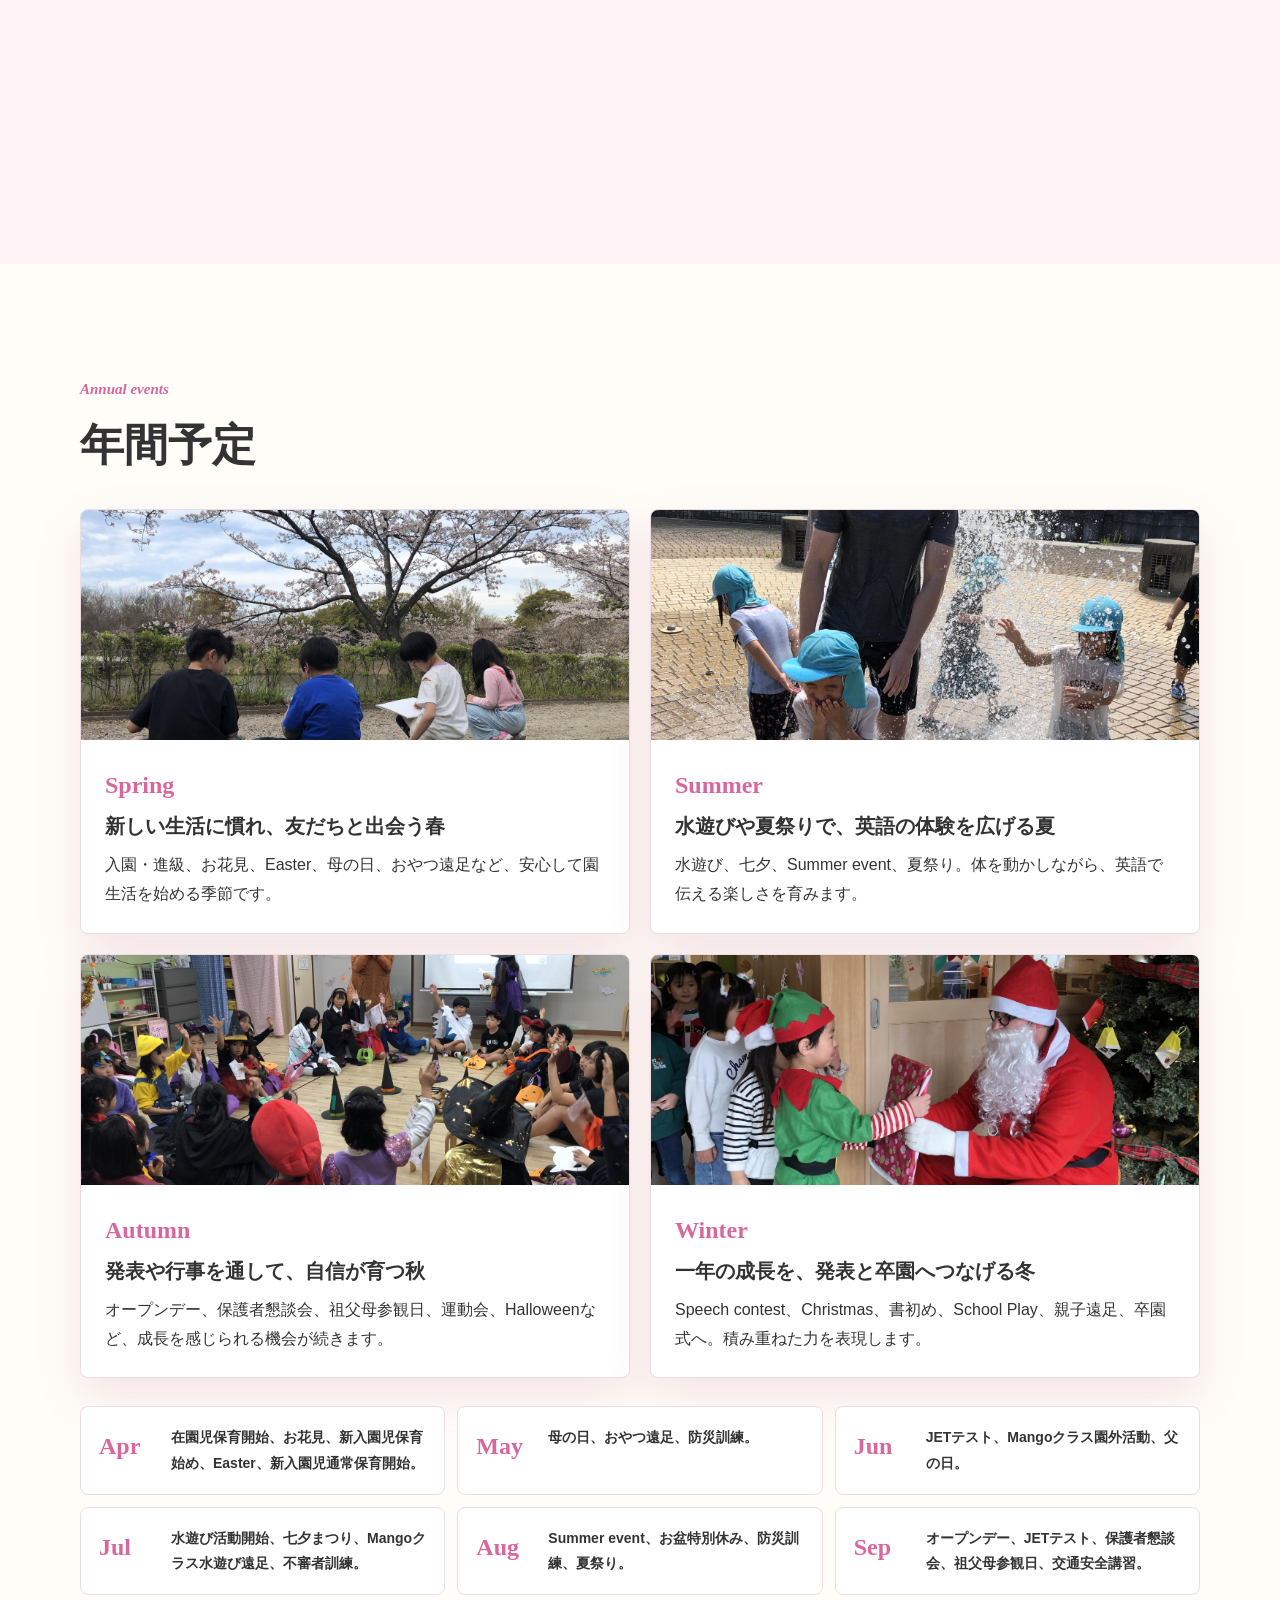
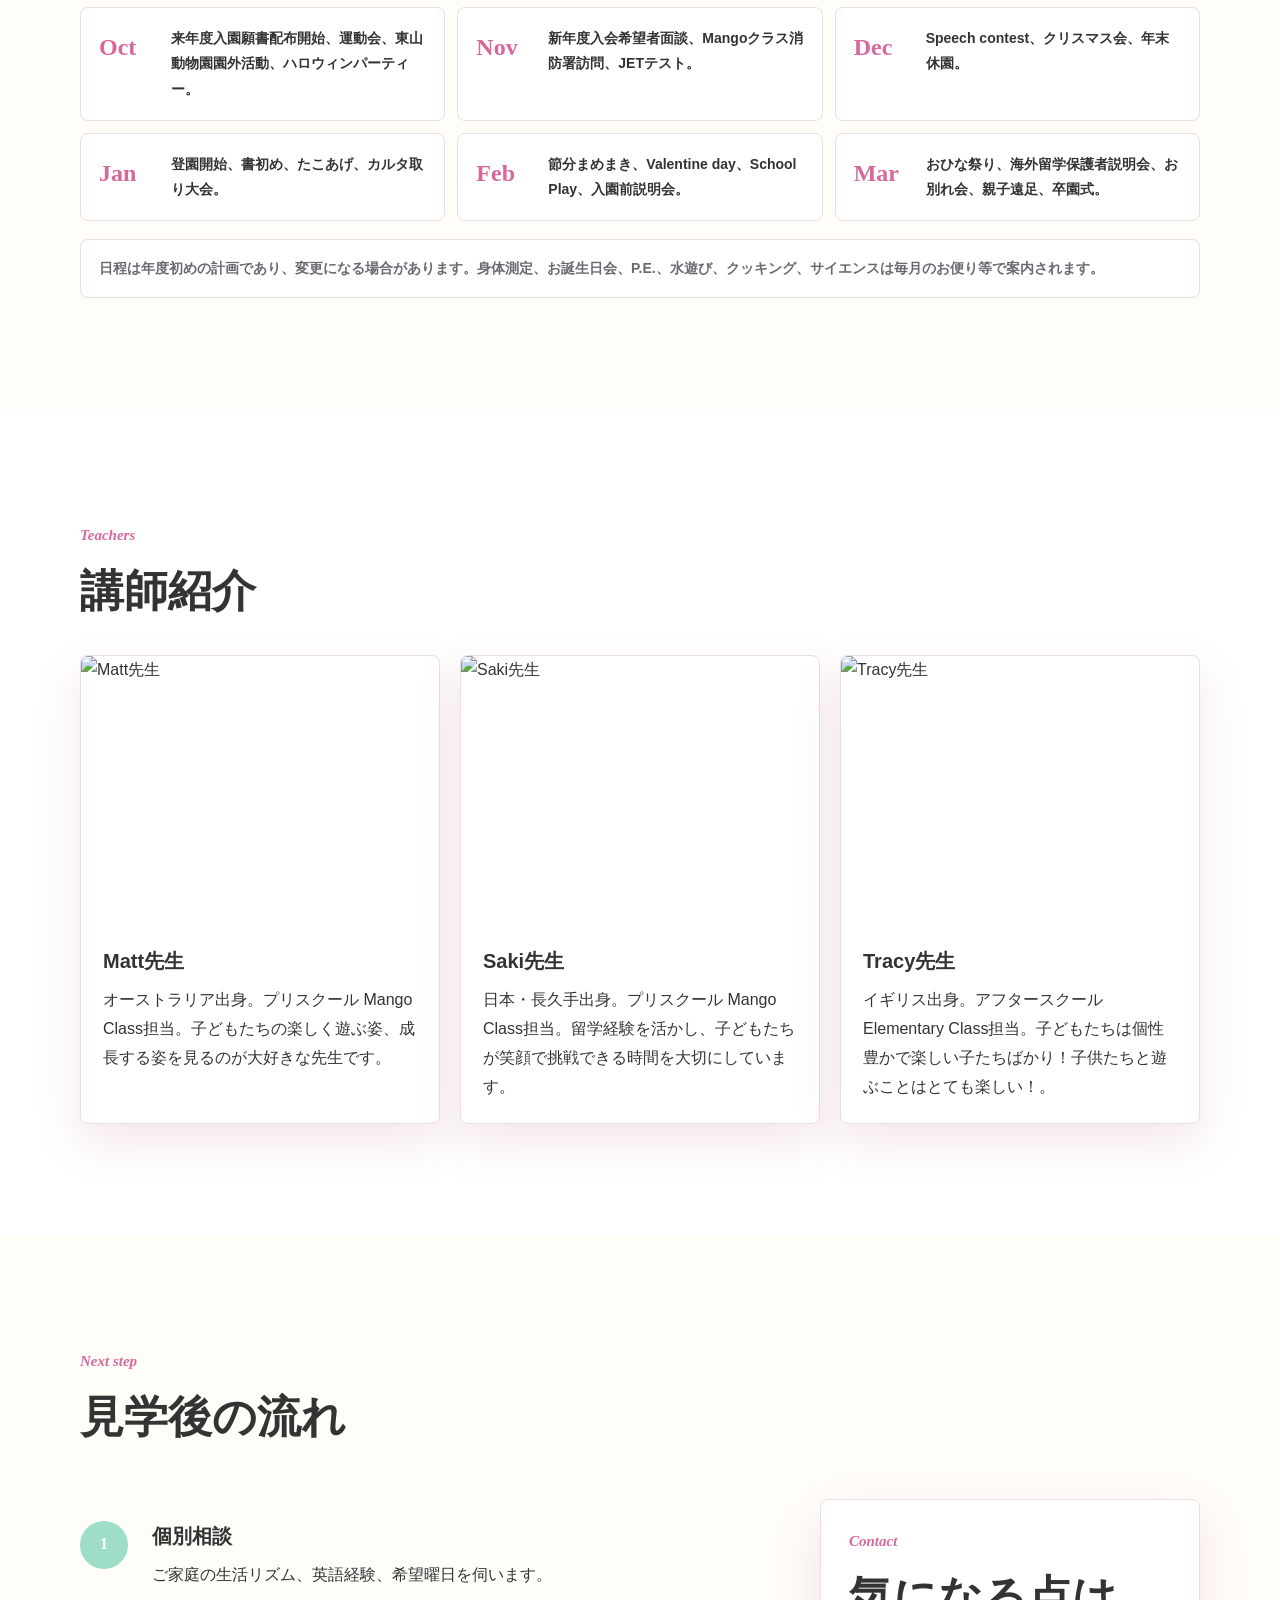
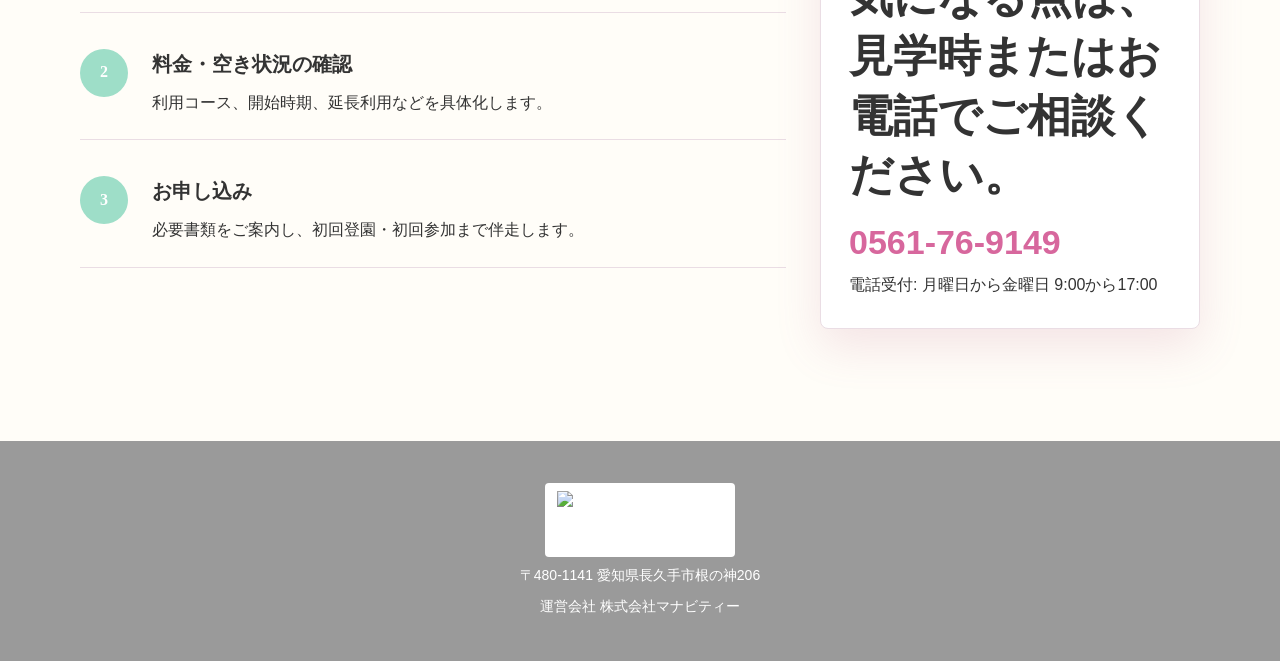
==== commit 9ae92ff8: "Add English language version with JP/EN toggle button - Add en.html: full English translation of ind" ====
--- a/index.html
+++ b/index.html
@@ -19,6 +19,7 @@
       <a href="#year">年間予定</a>
       <a href="#teachers">講師</a>
       <a href="#flow">入会まで</a>
+      <a href="en.html" class="lang-btn">EN</a>
     </nav>
   </header>
 
--- a/styles.css
+++ b/styles.css
@@ -86,6 +86,34 @@
   transform: scaleX(1);
 }
 
+.lang-btn {
+  flex-shrink: 0;
+  display: inline-flex;
+  align-items: center;
+  justify-content: center;
+  min-width: 38px;
+  min-height: 30px;
+  padding: 0 10px;
+  color: var(--pink-dark);
+  background: transparent;
+  border: 1.5px solid var(--pink);
+  border-radius: 4px;
+  font-size: 13px;
+  font-weight: 700;
+  text-decoration: none;
+  letter-spacing: 0.05em;
+  transition: background 160ms ease, color 160ms ease;
+}
+
+.lang-btn:hover {
+  color: #fff;
+  background: var(--pink);
+}
+
+.lang-btn::after {
+  display: none;
+}
+
 .hero {
   position: relative;
   display: grid;
@@ -303,10 +331,14 @@
 }
 
 .fee-panel {
-  display: grid;
+  display: none;
   grid-template-columns: 320px minmax(0, 1fr);
   gap: 20px;
   align-items: stretch;
+}
+
+.fee-panel.is-active {
+  display: grid;
 }
 
 .fee-notes {
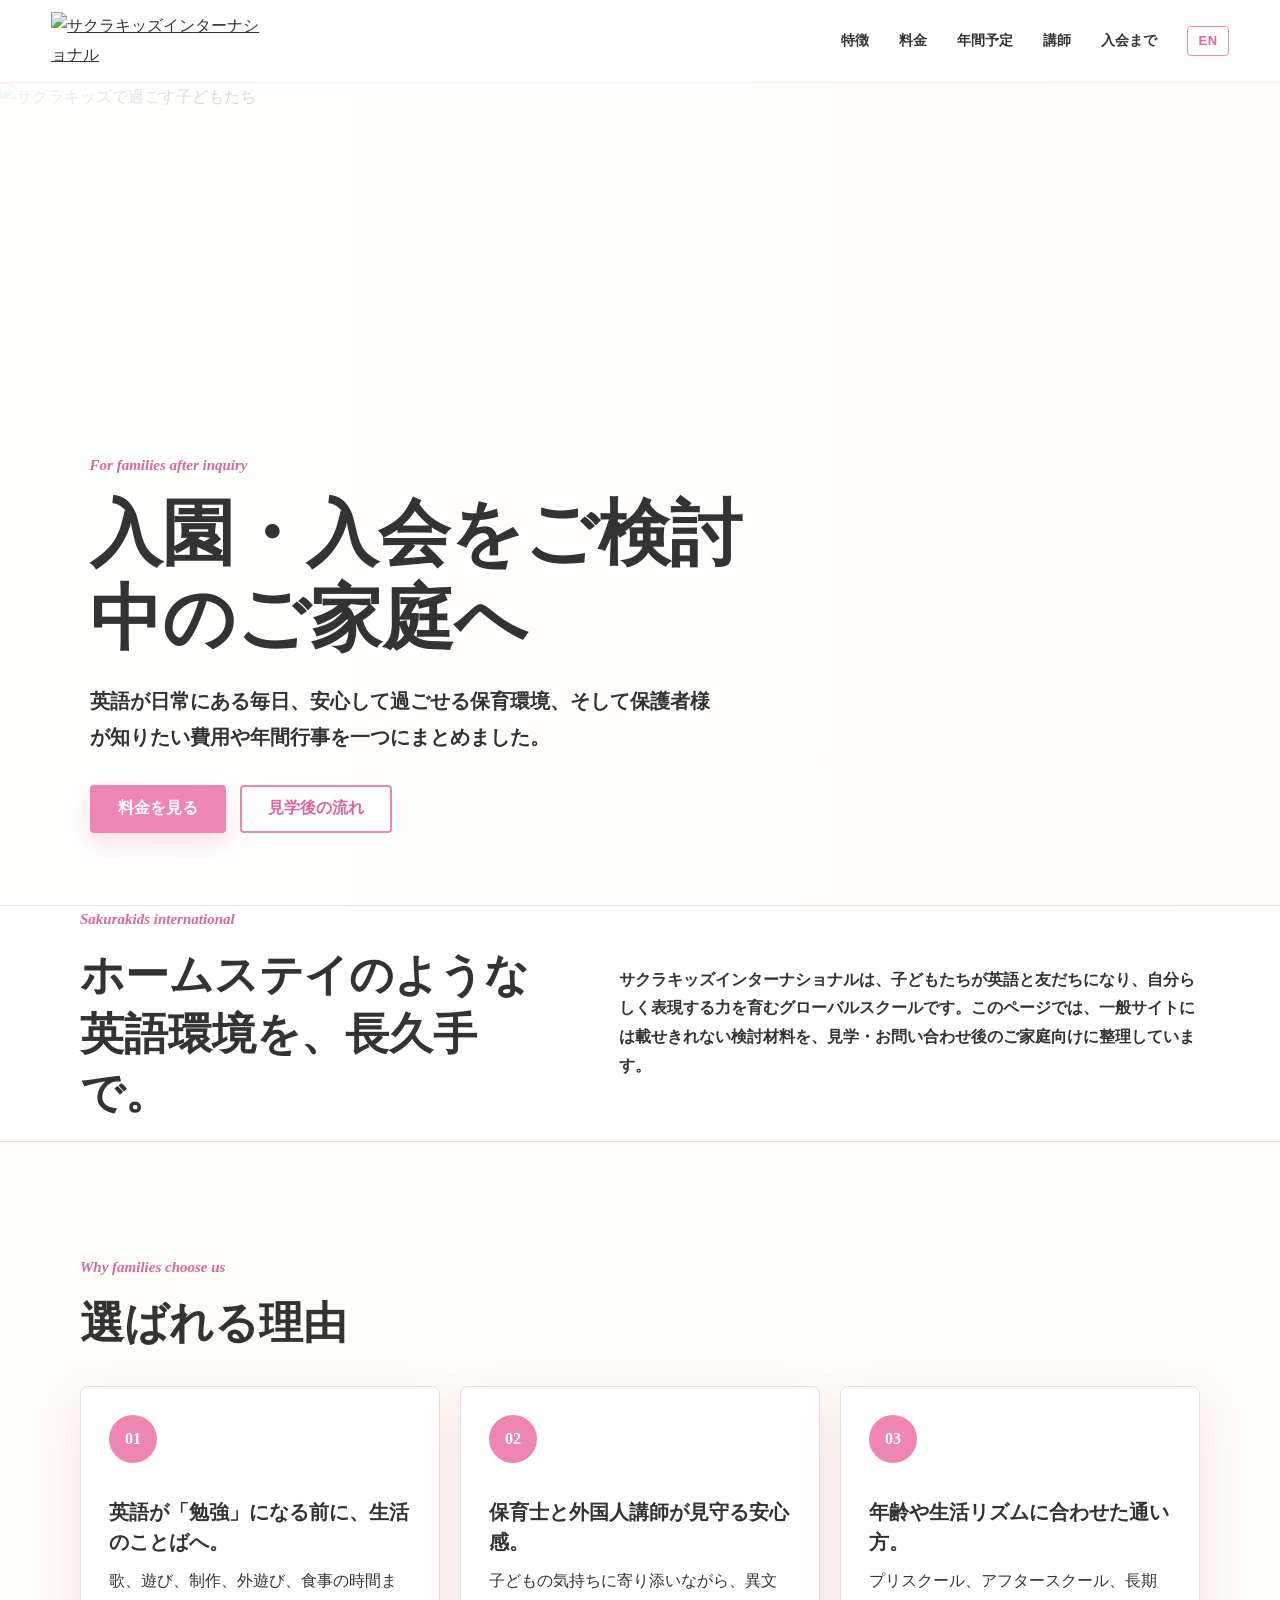
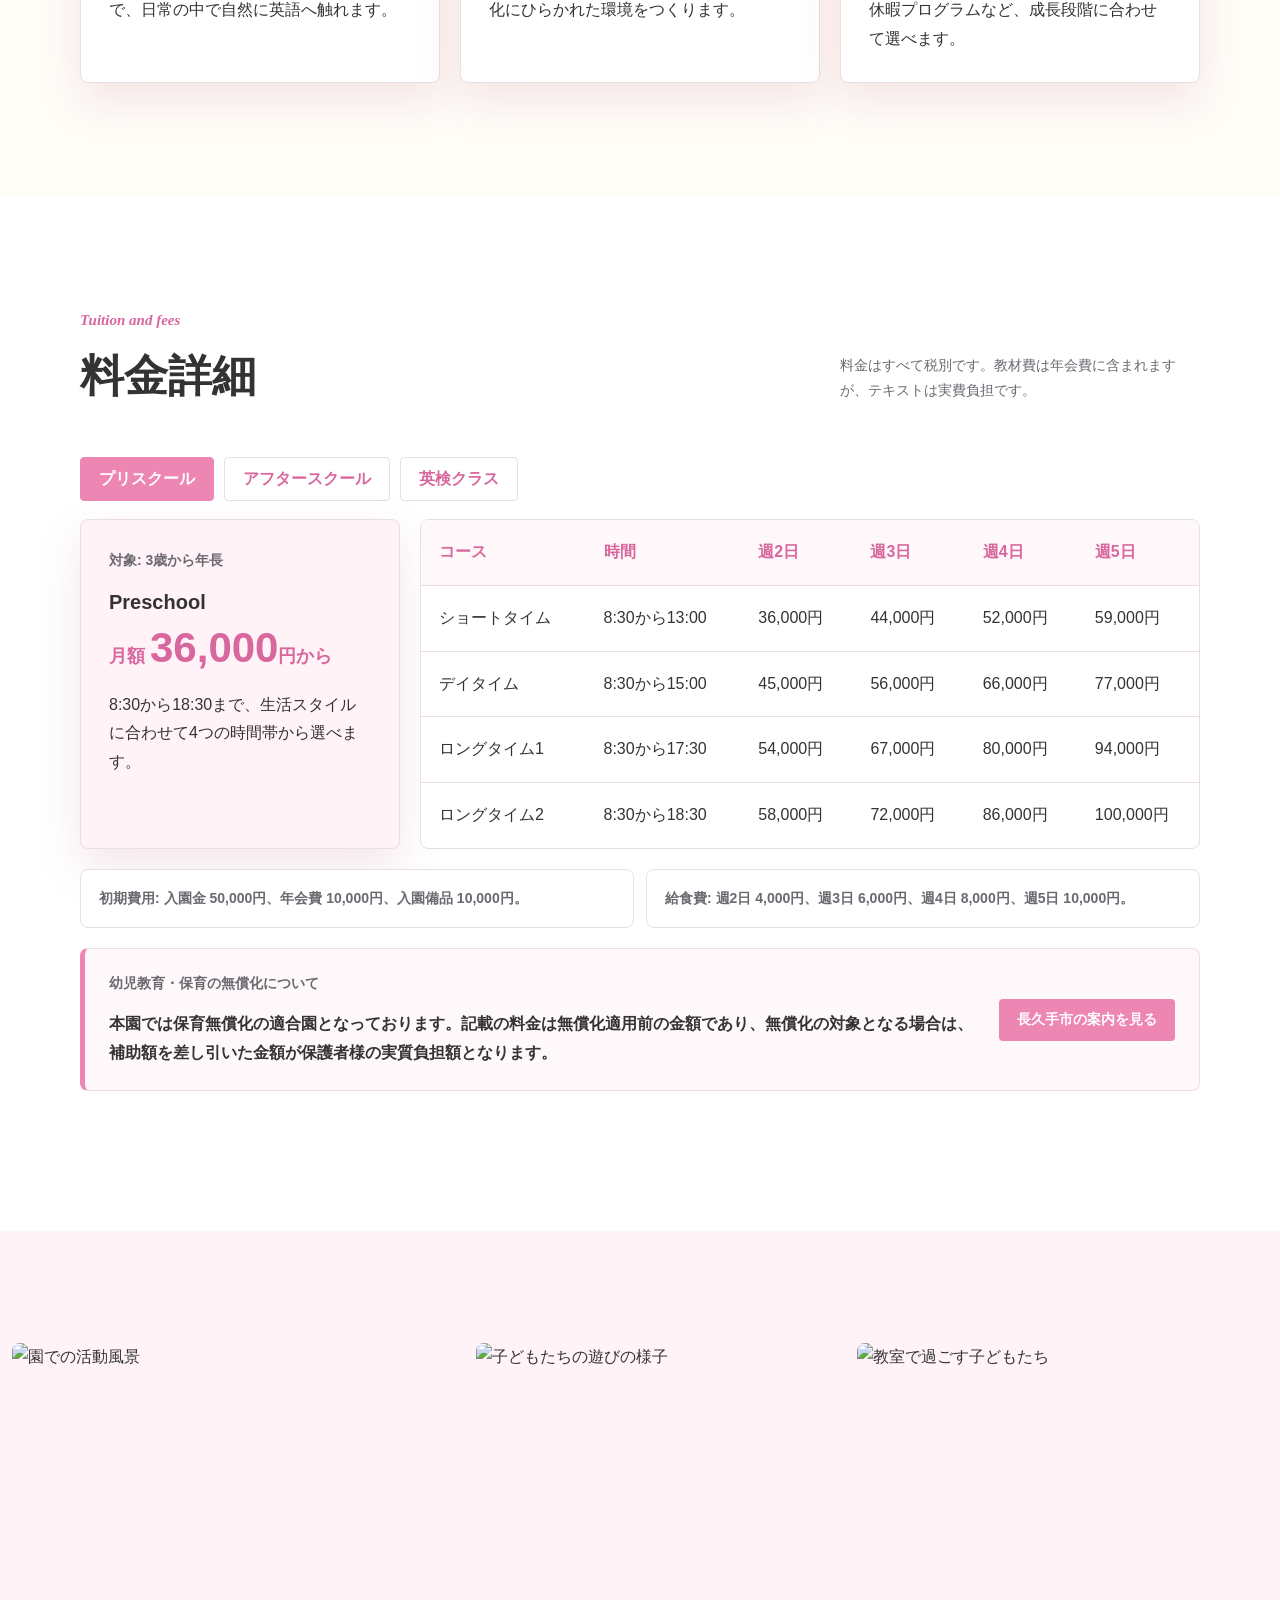
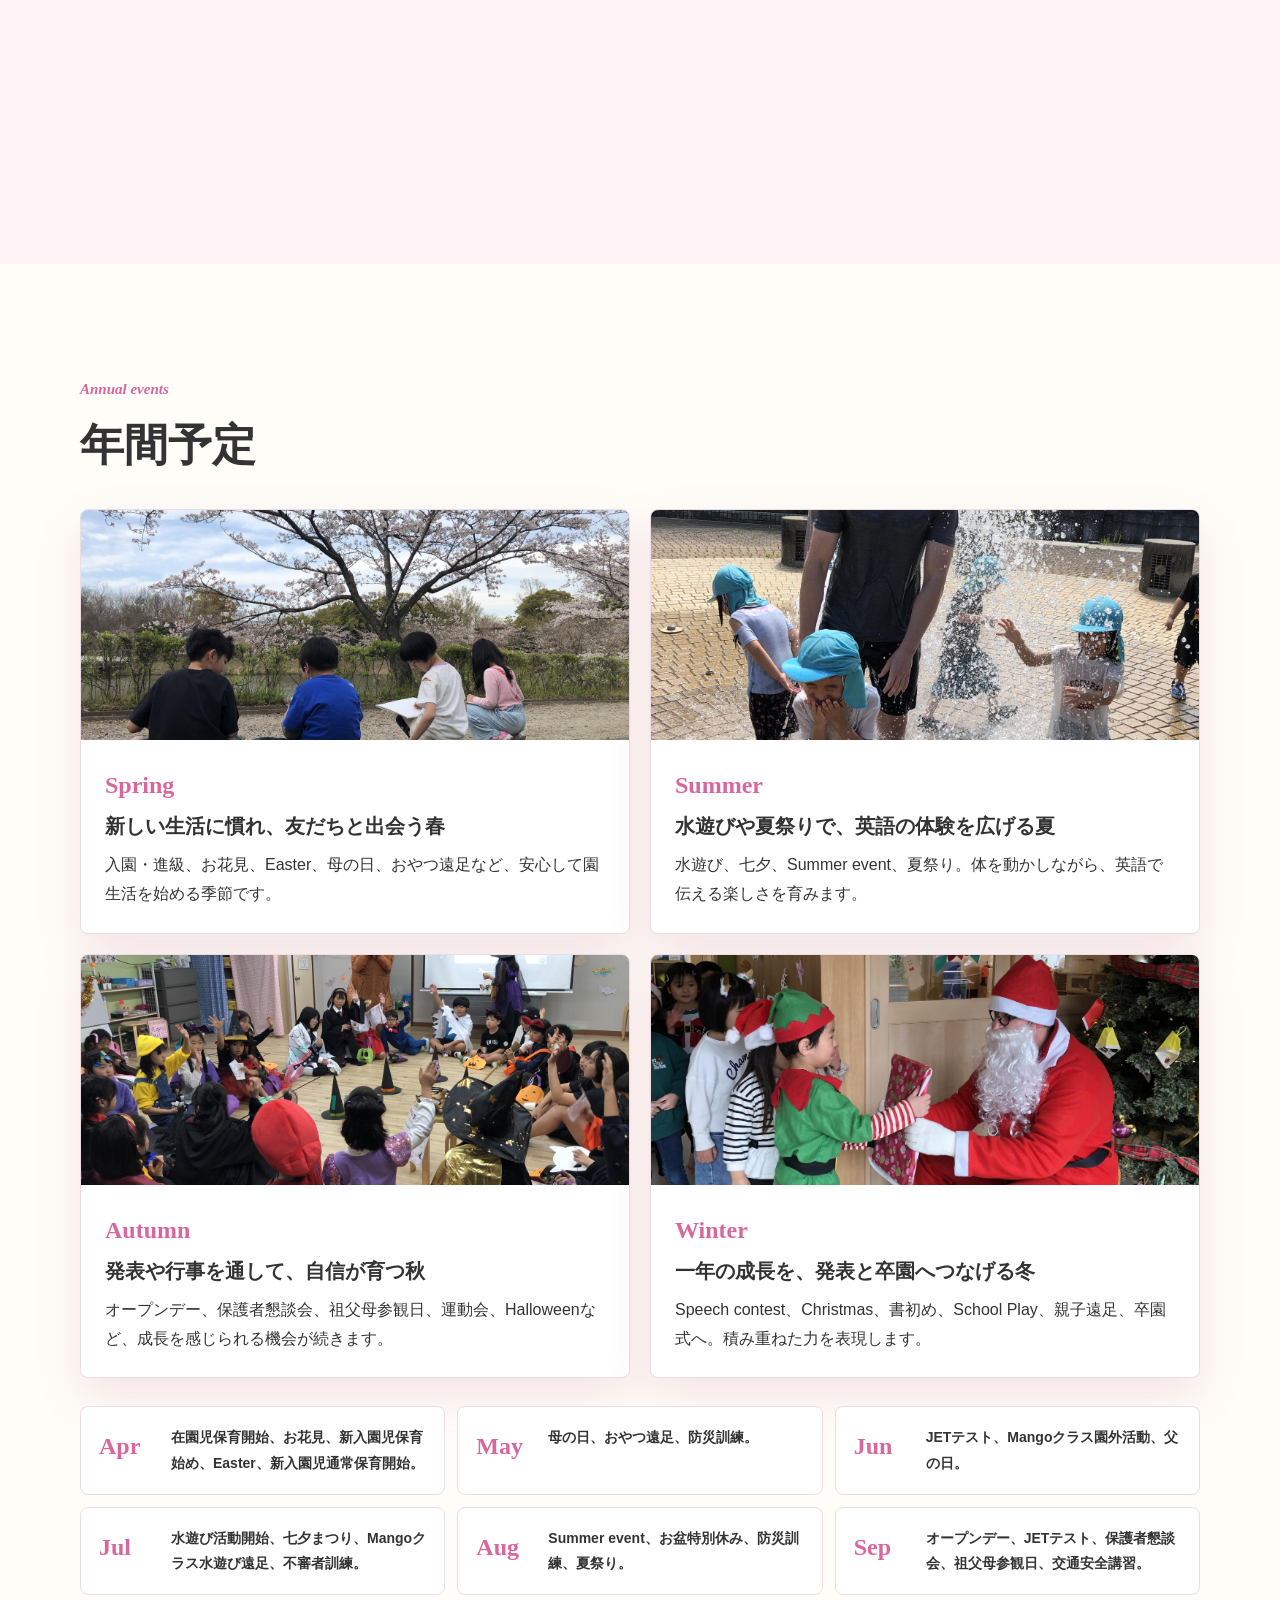
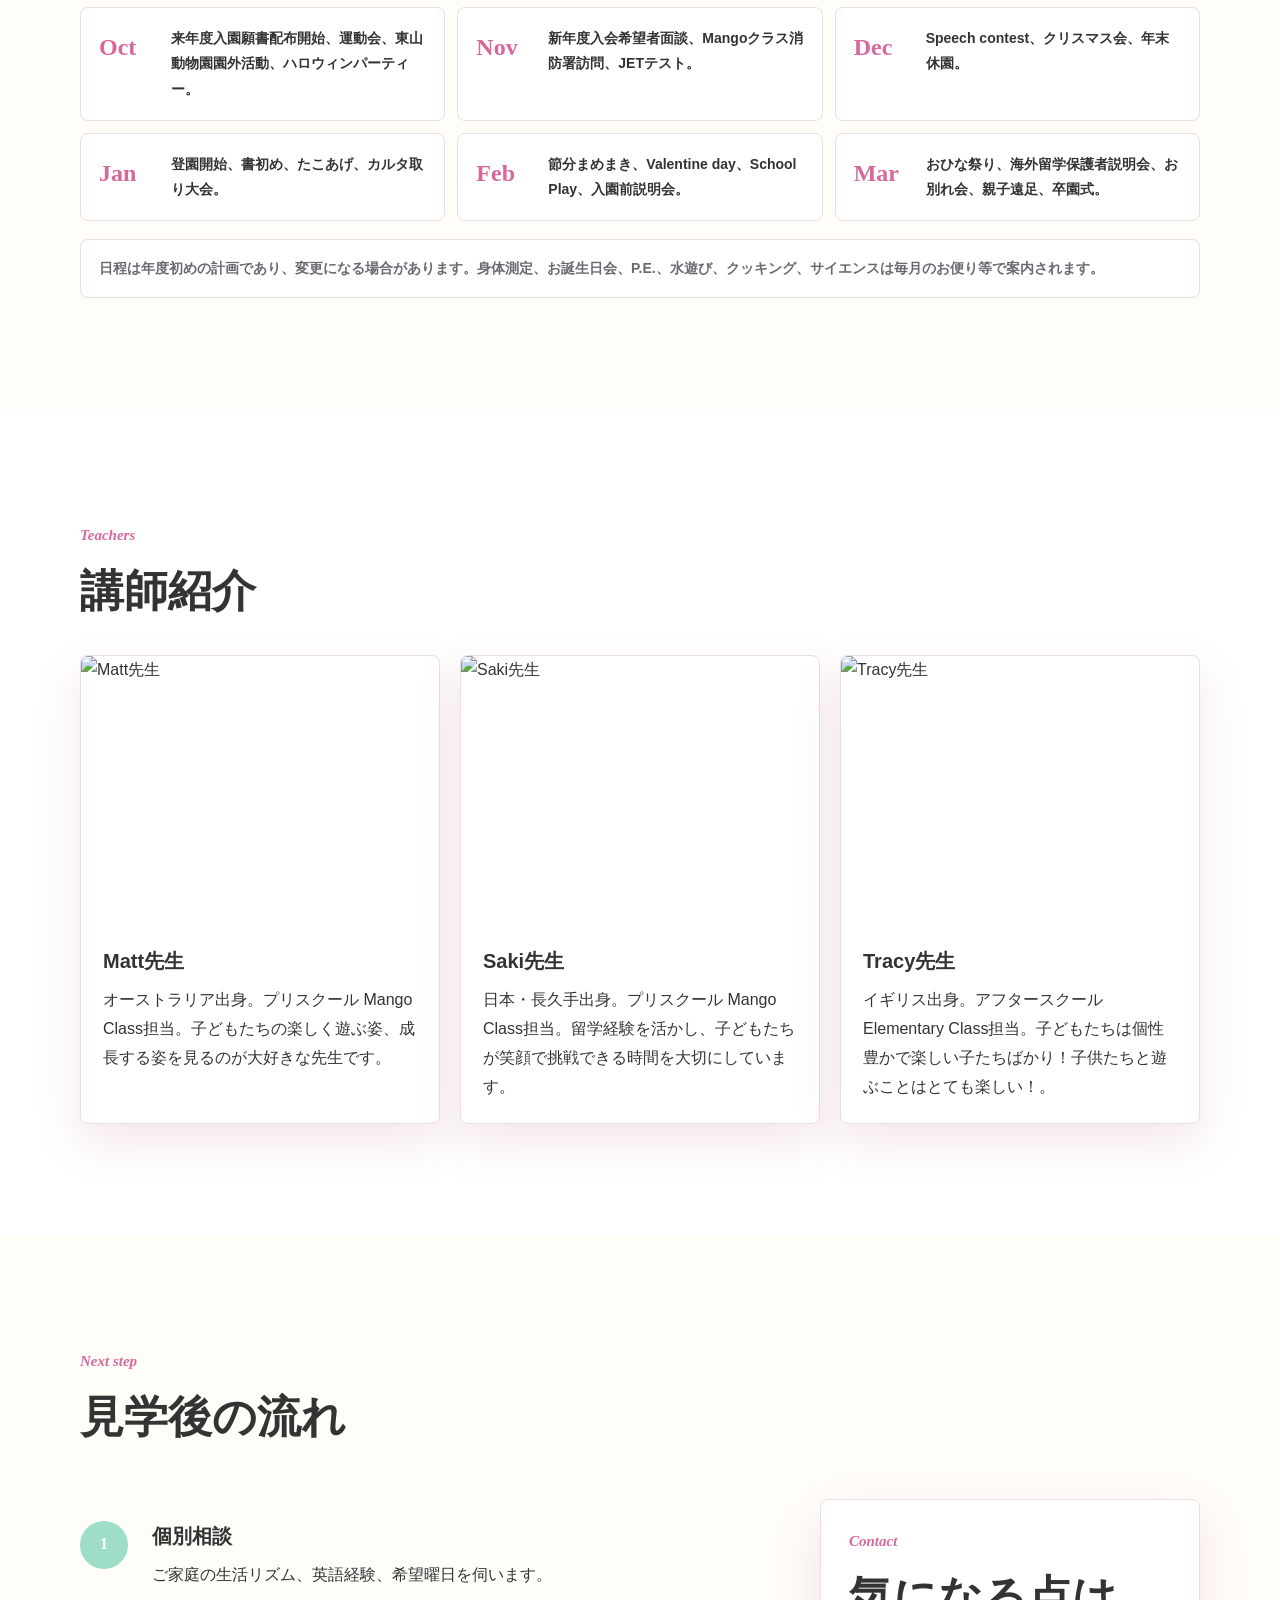
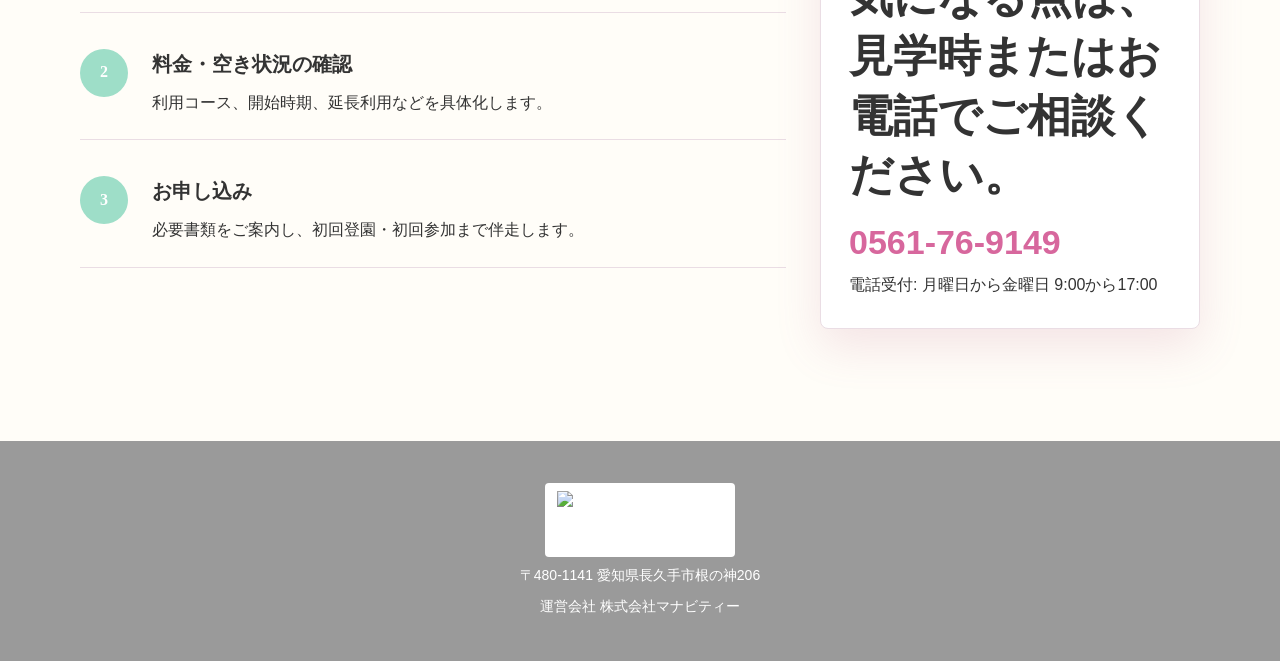
==== commit fcef6a64: "料金詳細に「英検クラス」タブを追加する プリスクール・アフタースクールに続く 3 つめのタブとして、英検クラス (英検コース / Global Explore Time / 両方)の月謝・入会金・並講" ====
--- a/index.html
+++ b/index.html
@@ -88,6 +88,7 @@
         <div class="tabs" role="tablist" aria-label="料金コース">
           <button class="tab is-active" type="button" role="tab" aria-selected="true" data-tab="preschool">プリスクール</button>
           <button class="tab" type="button" role="tab" aria-selected="false" data-tab="after">アフタースクール</button>
+          <button class="tab" type="button" role="tab" aria-selected="false" data-tab="eiken">英検クラス</button>
         </div>
 
         <div class="fee-panel is-active" id="preschool" role="tabpanel">
@@ -180,6 +181,84 @@
                   <li>トット保育園上社</li>
                   <li>All for Kids</li>
                   <li>長久手南保育園</li>
+                </ul>
+              </div>
+            </div>
+          </div>
+        </div>
+        <div class="fee-panel" id="eiken" role="tabpanel" hidden>
+          <div class="price-card price-card--main">
+            <p class="course-label">対象: 小学生から中学生</p>
+            <h3>英検クラス</h3>
+            <p class="price">月額 <strong>9,500</strong>円から</p>
+            <p>英検3級・準2級・2級に対応。少人数制（定員6〜12人）で、年42回のレッスンを行います。</p>
+          </div>
+          <div class="table-wrap">
+            <table class="table--compact">
+              <thead><tr><th>受講スタイル</th><th>コマ数</th><th>月謝</th></tr></thead>
+              <tbody>
+                <tr><td>英検コースのみ</td><td>1コマ</td><td>9,500円</td></tr>
+                <tr><td>Global Explore Time のみ</td><td>1コマ</td><td>9,500円</td></tr>
+                <tr><td>英検コース＋Global Explore Time（おすすめ）</td><td>2コマ</td><td>18,500円</td></tr>
+              </tbody>
+            </table>
+          </div>
+          <div class="fee-notes">
+            <p>初期費用: 入会金 10,000円。サクラキッズ（プリスクール・アフタースクール）に通っている方は、入会金は免除です。</p>
+            <p>並講割引: サクラキッズ（プリスクール・アフタースクール）に通っている方は、月謝が並講割引で15%引きになります。</p>
+          </div>
+          <div class="pickup-note">
+            <div class="pickup-note__head">
+              <p class="course-label">受講スタイルは3つ</p>
+              <h3>英検対策と、英語で考え・伝える時間を、目的に合わせて選べます。</h3>
+              <p>1コマは60分です。</p>
+            </div>
+            <div class="pickup-groups pickup-groups--three">
+              <div>
+                <h4>英検コース</h4>
+                <p>英検合格に必要な力をしっかり身につけます。</p>
+                <ul>
+                  <li>読むための文法</li>
+                  <li>書くための文法</li>
+                  <li>演習問題</li>
+                  <li>単語テスト</li>
+                </ul>
+              </div>
+              <div>
+                <h4>Global Explore Time</h4>
+                <p>英語を使って、楽しく考え・話し・伝えます。</p>
+                <ul>
+                  <li>英検のテーマでディベート</li>
+                  <li>英作文のテーマでプレゼン</li>
+                  <li>ゲーム・コミュニケーション</li>
+                  <li>季節の行事・アクティビティ</li>
+                </ul>
+              </div>
+              <div>
+                <h4>英検コース＋Global Explore Time（おすすめ）</h4>
+                <p>英検対策と、英語で考え・伝える時間を組み合わせて受講します。考える力も身につけながら、着実に合格を目指します。</p>
+              </div>
+            </div>
+          </div>
+          <div class="pickup-note">
+            <div class="pickup-note__head">
+              <p class="course-label">レッスンスケジュール</p>
+              <h3>月曜日と金曜日の夕方。中学生も通いやすい時間帯です。</h3>
+            </div>
+            <div class="pickup-groups pickup-groups--two">
+              <div>
+                <h4>月曜日</h4>
+                <ul>
+                  <li>17:30から18:30 Global Explore Time</li>
+                  <li>18:30から19:30 英検2級</li>
+                </ul>
+              </div>
+              <div>
+                <h4>金曜日</h4>
+                <ul>
+                  <li>16:30から17:30 英検3級</li>
+                  <li>17:30から18:30 Global Explore Time</li>
+                  <li>18:30から19:30 英検準2級</li>
                 </ul>
               </div>
             </div>
--- a/styles.css
+++ b/styles.css
@@ -111,7 +111,7 @@
 }
 
 .lang-btn::after {
-  display: none;
+  display: none !important;
 }
 
 .hero {
@@ -430,6 +430,23 @@
   border-radius: 8px;
 }
 
+.pickup-groups--three {
+  grid-template-columns: repeat(3, minmax(0, 1fr));
+}
+
+.pickup-groups--two {
+  grid-template-columns: repeat(2, minmax(0, 1fr));
+}
+
+.pickup-groups p {
+  margin: 0 0 12px;
+  font-size: 14px;
+}
+
+.pickup-groups p:last-child {
+  margin-bottom: 0;
+}
+
 .pickup-groups h4 {
   margin: 0 0 12px;
   color: var(--pink-dark);
@@ -484,6 +501,14 @@
   width: 100%;
   min-width: 620px;
   border-collapse: collapse;
+}
+
+table.table--compact {
+  min-width: 0;
+}
+
+.table--compact td:not(:first-child) {
+  white-space: nowrap;
 }
 
 th,
